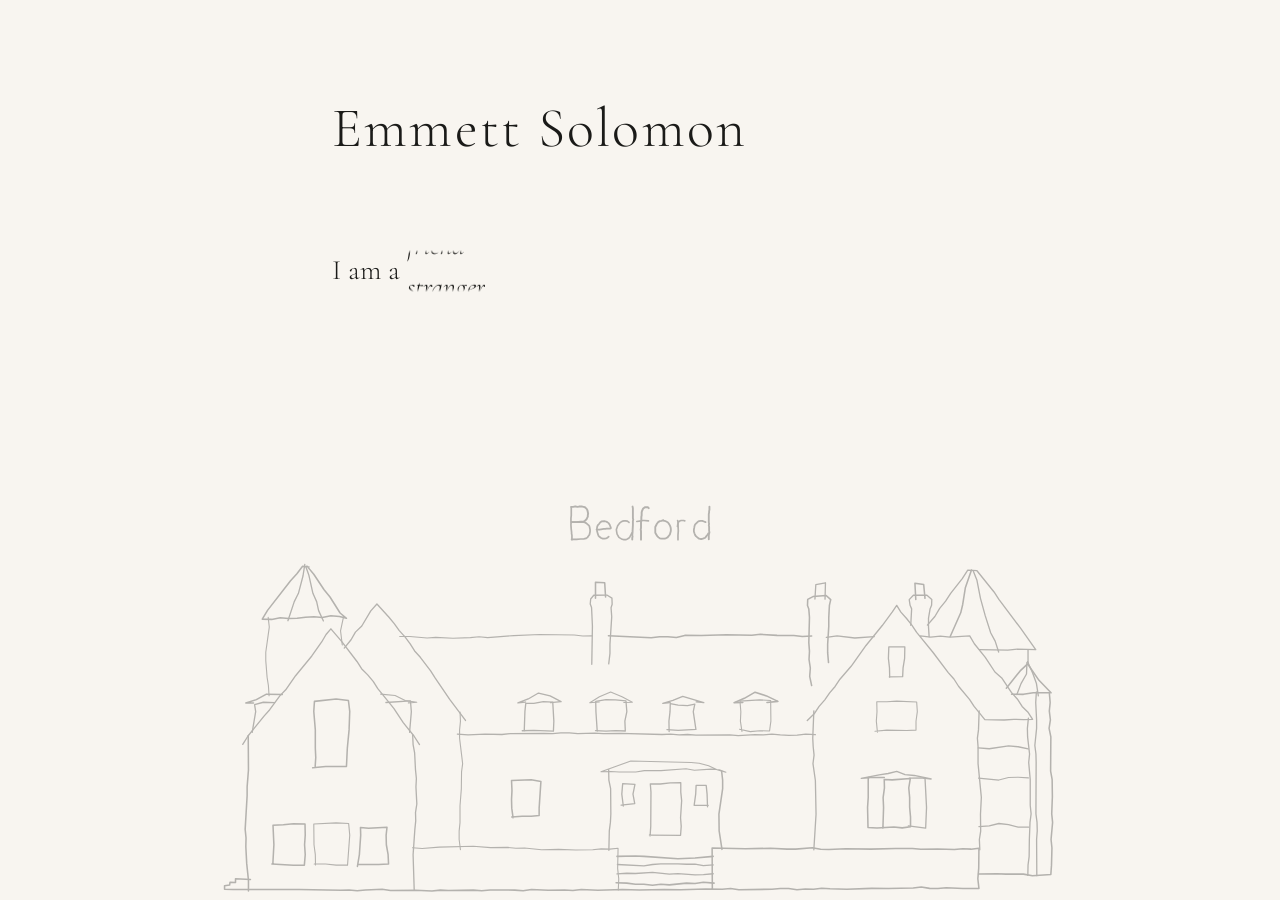
==== index.html @ b433dd36 "Rebuild the homepage word wheel Replace the stepped spin with a single continuous motion (accelerate" ====
<!DOCTYPE html>
<html lang="en">
<head>
    <meta charset="UTF-8">
    <meta name="viewport" content="width=device-width, initial-scale=1.0">
    <title>Emmett Solomon</title>
    <link rel="stylesheet" href="styles.css">
    <link rel="preconnect" href="https://fonts.googleapis.com">
    <link rel="preconnect" href="https://fonts.gstatic.com" crossorigin>
</head>
<body>

    <header>
        <h1>Emmett Solomon</h1>
    </header>

    <main>
        <section id="intro">
            <div class="flow">

                <span class="fragment">
                    <!-- The ghost is the longest word on the wheel. It is
                         invisible, but it holds both the width and the
                         baseline, so nothing moves as the wheel turns.
                         The words are hoisted into a strip by script.js. -->
                    I am a <span class="picker" id="picker-who">
                        <span class="picker-ghost">stranger</span>
                        <span class="word" data-value="stranger">stranger</span>
                        <span class="word" data-value="friend">friend</span>
                        <span class="word" data-value="robot">robot</span>
                    </span>
                </span>

                <span class="fragment branch" id="branch-friend">
                    &nbsp;and I am here for <span class="picker" id="picker-for">
                        <span class="picker-ghost">Ties</span>
                        <span class="word" data-value="ties">Ties</span>
                    </span>
                </span>

            </div>
        </section>
    </main>


    <!-- linework:start — generated by tools/linework.py, do not hand-edit -->
    <div class="linework-bed">
<svg class="linework-label" viewBox="-0.44 -0.11 5.13 1.24" fill="none" xmlns="http://www.w3.org/2000/svg" role="img" aria-label="Bedford" stroke-linecap="round" stroke-linejoin="round">
<path class="ln" style="--l:1.02;--d:0.52s;--t:20.63s;--w:0.052" d="M0.02 1.02L0.02 0.97L0.02 0.88L0.01 0.84L0.01 0.79L0 0.71L-0.01 0.58L-0.01 0.53L0 0.49L-0.01 0.45L-0.01 0.4L-0.01 0.36L0 0.27L0 0.23L0 0.14L0 0"/>
<path class="ln" style="--l:1.33;--d:0.68s;--t:21.04s;--w:0.059" d="M0 0.01L0.05 0.01L0.1 0L0.15 0L0.19 0.01L0.24 0L0.29 0L0.34 0L0.34 0L0.38 0.01L0.42 0.02L0.45 0.05L0.48 0.08L0.5 0.12L0.52 0.22L0.51 0.26L0.51 0.31L0.49 0.35L0.47 0.39L0.41 0.45L0.34 0.47L0.29 0.47L0.15 0.48L0 0.48"/>
<path class="ln" style="--l:1.48;--d:0.75s;--t:21.59s;--w:0.053" d="M0 0.48L0.1 0.48L0.15 0.48L0.2 0.48L0.38 0.48L0.42 0.49L0.46 0.51L0.53 0.57L0.56 0.61L0.57 0.66L0.58 0.71L0.58 0.77L0.56 0.87L0.53 0.91L0.5 0.95L0.46 0.98L0.42 0.99L0.38 1L0.34 1L0.29 1L0.16 1.01L0.01 1.01"/>
<path class="ln" style="--l:1.72;--d:0.88s;--t:22.19s;--w:0.054" d="M0.78 0.71L0.88 0.71L0.92 0.7L1 0.69L1.05 0.69L1.09 0.68L1.13 0.68L1.18 0.68L1.22 0.67L1.22 0.65L1.2 0.6L1.18 0.55L1.15 0.51L1.11 0.48L1.07 0.46L1.02 0.45L0.93 0.46L0.89 0.49L0.86 0.53L0.82 0.57L0.8 0.62L0.79 0.68L0.79 0.74L0.82 0.85L0.84 0.9L0.88 0.94L0.92 0.97L0.97 0.99L1.02 0.99L1.07 0.98L1.12 0.96L1.16 0.92"/>
<path class="ln" style="--l:1.02;--d:0.52s;--t:22.90s;--w:0.058" d="M1.89 0L1.9 0.05L1.9 0.1L1.9 0.31L1.9 0.36L1.91 0.4L1.9 0.45L1.9 0.58L1.89 0.75L1.89 0.79L1.88 0.88L1.89 0.92L1.88 0.97L1.88 1.02"/>
<path class="ln" style="--l:1.34;--d:0.68s;--t:23.32s;--w:0.050" d="M1.78 0.49L1.73 0.45L1.68 0.44L1.63 0.44L1.58 0.45L1.54 0.47L1.5 0.5L1.46 0.55L1.43 0.59L1.41 0.65L1.39 0.71L1.4 0.78L1.41 0.84L1.44 0.9L1.47 0.95L1.52 0.98L1.57 1.01L1.62 1.02L1.68 1.02L1.73 1L1.78 0.97L1.81 0.93L1.84 0.87L1.87 0.81"/>
<path class="ln" style="--l:1.17;--d:0.60s;--t:23.86s;--w:0.060" d="M2.15 1.02L2.15 0.88L2.15 0.79L2.15 0.75L2.14 0.71L2.15 0.66L2.15 0.62L2.15 0.49L2.16 0.4L2.16 0.36L2.16 0.32L2.17 0.27L2.17 0.23L2.17 0.23L2.17 0.18L2.18 0.14L2.21 0.07L2.27 0.02L2.29 0.02L2.33 0.02L2.36 0.02L2.39 0.05"/>
<path class="ln" style="--l:0.37;--d:0.19s;--t:24.34s;--w:0.050" d="M2.02 0.46L2.15 0.44L2.2 0.43L2.24 0.43L2.38 0.44"/>
<path class="ln" style="--l:1.68;--d:0.86s;--t:24.49s;--w:0.057" d="M2.84 0.42L2.78 0.44L2.73 0.45L2.68 0.48L2.64 0.53L2.59 0.63L2.59 0.69L2.59 0.75L2.59 0.81L2.62 0.86L2.65 0.91L2.69 0.95L2.73 0.98L2.78 0.99L2.88 0.99L2.93 0.97L2.97 0.95L3.04 0.86L3.07 0.75L3.07 0.69L3.06 0.63L3.04 0.58L3.01 0.53L2.98 0.49L2.93 0.46L2.88 0.44L2.82 0.43"/>
<path class="ln" style="--l:0.59;--d:0.30s;--t:25.18s;--w:0.052" d="M3.29 1.02L3.29 0.97L3.29 0.92L3.29 0.88L3.3 0.75L3.29 0.53L3.29 0.48L3.28 0.43"/>
<path class="ln" style="--l:0.36;--d:0.19s;--t:25.42s;--w:0.051" d="M3.27 0.61L3.28 0.61L3.28 0.57L3.29 0.53L3.3 0.49L3.32 0.46L3.36 0.44L3.39 0.43L3.46 0.43L3.5 0.44"/>
<path class="ln" style="--l:1.02;--d:0.52s;--t:25.57s;--w:0.057" d="M4.26 0L4.26 0.05L4.26 0.1L4.25 0.14L4.25 0.18L4.24 0.23L4.24 0.36L4.24 0.4L4.24 0.44L4.24 0.49L4.25 0.53L4.24 0.58L4.25 0.62L4.25 0.75L4.26 0.79L4.24 0.88L4.24 1.02"/>
<path class="ln" style="--l:1.25;--d:0.64s;--t:25.99s;--w:0.055" d="M4.14 0.48L4.09 0.46L4.04 0.44L3.99 0.44L3.94 0.45L3.9 0.47L3.86 0.51L3.82 0.55L3.8 0.6L3.79 0.66L3.78 0.71L3.78 0.77L3.8 0.83L3.82 0.88L3.85 0.92L3.94 0.99L3.98 1L4.03 1L4.08 0.98L4.13 0.96L4.16 0.92L4.2 0.87L4.23 0.82"/>
</svg>
<svg class="linework" viewBox="-1.1 -0.4 40.1 15.6" fill="none" xmlns="http://www.w3.org/2000/svg" aria-hidden="true" stroke-linecap="round" stroke-linejoin="round">
<path class="ln ln-outlines" style="--l:7.1;--d:0.72s;--t:0.00s;--w:0.07" d="M1.09 14.79L1.09 14.3L1.01 13.53L0.97 12.76L0.98 12.37L0.94 11.98L1.03 10.43L1.03 10.04L1.09 9.27L1.08 7.66"/>
<path class="ln ln-outlines" style="--l:52.0;--d:5.24s;--t:0.32s;--w:0.07" d="M1.18 14.26L0.5 14.23L0.5 14.4L0.25 14.39L0.23 14.52L0 14.55L0 14.71L0.38 14.72L3.41 14.72L5.3 14.76L5.68 14.74L6.05 14.78L6.43 14.74L7.19 14.71L7.57 14.77L8.7 14.76L9.46 14.79L9.84 14.75L10.22 14.77L11.35 14.75L11.73 14.78L12.11 14.74L13.24 14.75L13.62 14.78L14 14.72L14.76 14.76L15.51 14.74L15.89 14.77L16.27 14.72L17.03 14.76L18.16 14.72L18.92 14.74L20.05 14.72L20.81 14.73L21.95 14.7L22.7 14.71L23.08 14.68L23.46 14.73L24.97 14.71L25.35 14.68L25.73 14.68L26.11 14.73L26.49 14.7L26.87 14.71L27.24 14.66L27.62 14.69L28.38 14.71L29.51 14.67L30.27 14.68L31.41 14.65L31.78 14.61L32.16 14.67L32.54 14.68L32.92 14.64L33.68 14.68L34.41 14.67L34.36 14.23L34.4 13.76L34.41 12.84L34.05 12.88L33.67 12.86L33.29 12.9L32.53 12.87L31.76 12.89L31.38 12.85L30.62 12.85L29.48 12.88L28.33 12.86L27.57 12.9L27.19 12.89L26.81 12.82L26.05 12.88L25.66 12.88L24.9 12.84L23.76 12.86L22.24 12.83L22.25 14.73"/>
<path class="ln ln-outlines" style="--l:6.6;--d:0.67s;--t:2.68s;--w:0.07" d="M2.16 13.56L3.14 13.61L3.64 13.61L3.68 13.13L3.65 12.68L3.68 12.24L3.67 11.73L3.14 11.72L2.68 11.77L2.21 11.79L2.25 12.68L2.2 13.6"/>
<path class="ln ln-outlines" style="--l:6.9;--d:0.70s;--t:2.98s;--w:0.05" d="M4.09 13.56L4.61 13.56L5.09 13.61L5.61 13.61L5.71 12.24L5.66 11.71L5.09 11.68L4.07 11.73L4.08 12.68L4.14 13.13L4.15 13.65"/>
<path class="ln ln-outlines" style="--l:6.1;--d:0.62s;--t:3.30s;--w:0.07" d="M6.06 13.67L6.15 13.13L6.21 12.24L6.2 11.89L6.57 11.93L7.41 11.88L7.37 12.24L7.38 12.68L7.46 13.13L7.48 13.56L7.03 13.58L6.06 13.57"/>
<path class="ln ln-outlines" style="--l:13.3;--d:1.34s;--t:3.58s;--w:0.06" d="M0.83 8.1L1.07 7.72L1.8 6.81L2.06 6.52L2.52 5.89L2.79 5.61L3.24 4.97L3.98 4.07L4.43 3.43L4.63 3.09L4.85 2.83L5.33 3.39L6.04 4.32L6.25 4.65L6.53 4.93L6.78 5.23L6.99 5.56L7.72 6.46L8.15 7.11L8.64 7.72L8.9 8.12"/>
<path class="ln ln-outlines" style="--l:9.1;--d:0.92s;--t:4.18s;--w:0.07" d="M4.02 9.17L4.61 9.11L5.56 9.11L5.6 8.28L5.68 7.44L5.71 6.6L5.65 6.1L5.09 6.03L4.1 6.14L4.07 6.6L4.14 7.44L4.14 8.28L4.16 8.7L4.13 9.16"/>
<path class="ln ln-outlines" style="--l:2.2;--d:0.22s;--t:4.59s;--w:0.06" d="M1.26 7.55L1.42 6.61L1.37 6.29L1.77 6.18L2.29 6.2"/>
<path class="ln ln-outlines" style="--l:2.1;--d:0.21s;--t:4.69s;--w:0.07" d="M1.32 6.21L0.97 6.21L1.45 6.06L1.91 5.81L2.65 5.83"/>
<path class="ln ln-outlines" style="--l:7.1;--d:0.71s;--t:4.79s;--w:0.06" d="M8.65 14.72L8.6 13.14L8.68 11.98L8.72 11.59L8.71 11.21L8.77 10.82L8.73 10.04L8.75 9.66L8.71 9.27L8.67 8.49L8.6 8.11L8.58 7.67"/>
<path class="ln ln-outlines" style="--l:11.3;--d:1.14s;--t:5.11s;--w:0.05" d="M8.57 12.82L9.01 12.85L9.79 12.79L11.35 12.75L12.13 12.81L12.9 12.8L13.29 12.84L13.68 12.83L14.46 12.91L15.24 12.89L16.02 12.92L16.79 12.91L17.18 12.87L17.57 12.88L17.95 12.84L17.93 13.76L17.98 14.23L17.96 14.77"/>
<path class="ln ln-outlines" style="--l:3.6;--d:0.36s;--t:5.62s;--w:0.05" d="M2.03 5.88L2 5.42L1.94 5.04L1.88 4.28L1.88 3.9L2.04 2.75L1.99 2.31"/>
<path class="ln ln-outlines" style="--l:6.3;--d:0.64s;--t:5.79s;--w:0.05" d="M10.76 12.91L10.7 12.44L10.7 12.06L10.74 11.67L10.74 10.9L10.8 10.13L10.81 9.36L10.86 8.98L10.72 7.82L10.72 7.44L10.76 7.05L10.74 6.6"/>
<path class="ln ln-outlines" style="--l:2.6;--d:0.26s;--t:6.07s;--w:0.06" d="M8.44 7.55L8.52 6.61L8.48 6.12L7.36 6.19"/>
<path class="ln ln-outlines" style="--l:2.1;--d:0.21s;--t:6.19s;--w:0.05" d="M7.12 5.81L7.78 5.87L8.24 6.1L8.77 6.18L8.36 6.21"/>
<path class="ln ln-outlines" style="--l:9.2;--d:0.93s;--t:6.29s;--w:0.06" d="M5.46 3.71L5.77 3.33L5.97 2.98L6.26 2.7L6.67 2.01L6.95 1.7L7.49 2.29L7.74 2.59L7.97 2.91L8.23 3.2L8.46 3.51L8.67 3.84L8.93 4.13L9.4 4.75L9.61 5.08L10.27 6.05L10.99 7.01"/>
<path class="ln ln-outlines" style="--l:1.3;--d:0.13s;--t:6.70s;--w:0.05" d="M5.37 3.57L5.29 2.92L5.43 2.27"/>
<path class="ln ln-outlines" style="--l:2.7;--d:0.27s;--t:6.76s;--w:0.06" d="M2.89 2.46L3.18 1.59L3.37 1.21L3.58 0.41L3.66 -0.11"/>
<path class="ln ln-outlines" style="--l:16.4;--d:1.65s;--t:6.89s;--w:0.06" d="M10.62 7.63L11.11 7.67L11.88 7.63L12.65 7.65L13.03 7.61L14.57 7.6L14.96 7.61L15.34 7.58L15.73 7.58L16.11 7.61L16.88 7.59L17.27 7.61L18.04 7.6L19.96 7.65L20.35 7.63L20.73 7.67L21.12 7.65L21.5 7.68L23.04 7.67L23.43 7.7L24.2 7.66L24.58 7.67L24.97 7.63L25.35 7.67L25.74 7.69L26.12 7.68L26.51 7.63L26.95 7.66"/>
<path class="ln ln-outlines" style="--l:2.6;--d:0.27s;--t:7.63s;--w:0.06" d="M4.51 2.47L4.29 2L4.2 1.59L4.03 1.21L3.85 0.4L3.7 -0.03"/>
<path class="ln ln-outlines" style="--l:5.9;--d:0.59s;--t:7.75s;--w:0.07" d="M13.1 11.41L13.57 11.38L13.99 11.38L14.35 11.35L14.35 11.01L14.43 9.79L13.99 9.71L13.09 9.75L13.11 10.21L13.09 10.61L13.1 11.01L13.16 11.45"/>
<path class="ln ln-outlines" style="--l:8.8;--d:0.89s;--t:8.01s;--w:0.05" d="M7.99 3.18L8.45 3.18L9.24 3.25L9.63 3.22L10.42 3.26L11.21 3.23L11.61 3.19L12 3.23L13.19 3.14L14.37 3.09L15.95 3.11L16.34 3.16L16.8 3.15"/>
<path class="ln ln-outlines" style="--l:10.2;--d:1.03s;--t:8.41s;--w:0.07" d="M3.85 0.01L3.56 -0.02L3.3 0.32L3.01 0.64L1.96 1.99L1.72 2.39L2.15 2.4L2.54 2.33L2.92 2.36L3.31 2.35L3.69 2.3L4.08 2.28L4.46 2.31L4.85 2.23L5.24 2.27L5.56 2.35L5.27 2.11L4.81 1.38L4.54 1.05L4.07 0.34L3.76 -0.03"/>
<path class="ln ln-outlines" style="--l:5.3;--d:0.53s;--t:8.88s;--w:0.06" d="M13.58 7.48L14.11 7.46L15 7.5L15.02 7.04L14.97 6.17L14.54 6.15L14.11 6.23L13.74 6.23L13.7 6.61L13.67 7.49"/>
<path class="ln ln-outlines" style="--l:3.0;--d:0.30s;--t:9.11s;--w:0.06" d="M13.73 6.17L13.38 6.21L13.85 6.03L14.32 5.76L14.85 5.89L15.35 6.15L14.87 6.2"/>
<path class="ln ln-outlines" style="--l:3.7;--d:0.37s;--t:9.25s;--w:0.06" d="M17.53 12.93L17.55 12.05L17.6 11.66L17.62 11.28L17.61 10.12L17.53 9.73L17.52 9.25"/>
<path class="ln ln-outlines" style="--l:4.5;--d:0.45s;--t:9.42s;--w:0.07" d="M17.86 14.41L18.35 14.43L18.74 14.48L19.13 14.48L19.52 14.53L19.9 14.48L20.29 14.51L21.07 14.43L21.46 14.45L21.84 14.39L22.33 14.43"/>
<path class="ln ln-outlines" style="--l:4.4;--d:0.45s;--t:9.62s;--w:0.06" d="M17.9 14.01L18.35 13.98L18.74 13.99L19.52 13.94L20.29 14.02L20.68 14L21.46 14.05L21.84 14.04L22.31 14"/>
<path class="ln ln-outlines" style="--l:4.4;--d:0.44s;--t:9.82s;--w:0.06" d="M17.92 13.58L19.13 13.64L19.52 13.58L19.9 13.55L20.68 13.55L21.07 13.57L21.46 13.56L21.84 13.63L22.29 13.6"/>
<path class="ln ln-outlines" style="--l:4.4;--d:0.44s;--t:10.02s;--w:0.07" d="M17.9 13.21L18.74 13.19L19.13 13.21L20.68 13.32L21.46 13.28L22.29 13.21"/>
<path class="ln ln-outlines" style="--l:11.6;--d:1.17s;--t:10.22s;--w:0.05" d="M17.17 9.35L18.53 8.86L21.28 8.93L21.65 8.96L22.08 9.08L22.49 9.27L22.87 9.37L22.57 9.26L22.19 9.23L21.43 9.28L21.05 9.21L19.91 9.3L19.15 9.3L18.76 9.36L18 9.36L17.62 9.34L17.17 9.35"/>
<path class="ln ln-outlines" style="--l:5.5;--d:0.56s;--t:10.75s;--w:0.06" d="M16.92 7.47L17.4 7.5L17.83 7.47L18.28 7.49L18.26 7.04L18.35 6.61L18.31 6.12L17.83 6.07L17.4 6.06L16.93 6.14L16.94 6.61L17 7.52"/>
<path class="ln ln-outlines" style="--l:3.1;--d:0.32s;--t:11.00s;--w:0.06" d="M18.09 10.87L18.71 10.8L18.63 10.37L18.72 9.93L18.16 9.89L18.12 10.37L18.19 10.93"/>
<path class="ln ln-outlines" style="--l:3.0;--d:0.30s;--t:11.14s;--w:0.05" d="M17.09 6.17L16.66 6.2L17.1 5.93L17.61 5.71L18.13 5.93L18.6 6.18L18.21 6.19"/>
<path class="ln ln-outlines" style="--l:7.6;--d:0.76s;--t:11.27s;--w:0.06" d="M19.38 12.24L20.8 12.25L20.83 11.84L20.8 11.45L20.85 10.67L20.81 10.28L20.81 9.85L20.33 9.86L19.87 9.91L19.42 9.9L19.45 10.28L19.44 11.84L19.41 12.28"/>
<path class="ln ln-outlines" style="--l:7.1;--d:0.72s;--t:11.62s;--w:0.06" d="M16.75 4.45L16.78 2.7L16.74 1.86L16.68 1.7L16.7 1.47L16.84 1.3L17.44 1.29L17.67 1.43L17.68 1.71L17.63 1.87L17.66 2.28L17.58 3.53L17.58 3.95L17.52 4.46"/>
<path class="ln ln-outlines" style="--l:9.3;--d:0.94s;--t:11.94s;--w:0.07" d="M17.51 3.15L19.46 3.24L19.84 3.19L20.22 3.19L20.61 3.23L20.99 3.13L21.75 3.14L22.9 3.1L24.05 3.12L24.44 3.08L25.2 3.13L25.97 3.14L26.35 3.18L26.78 3.16"/>
<path class="ln ln-outlines" style="--l:4.9;--d:0.50s;--t:12.36s;--w:0.06" d="M20.18 7.43L20.69 7.46L21.5 7.42L21.38 6.61L21.45 6.27L21.12 6.33L20.69 6.31L20.33 6.24L20.32 6.61L20.27 7.04L20.28 7.57"/>
<path class="ln ln-outlines" style="--l:1.8;--d:0.18s;--t:12.59s;--w:0.07" d="M16.92 1.44L16.92 0.71L17.34 0.73L17.38 1.39"/>
<path class="ln ln-outlines" style="--l:2.7;--d:0.27s;--t:12.67s;--w:0.06" d="M20.33 6.2L19.99 6.23L20.45 6.09L20.9 5.91L21.86 6.2L21.51 6.16"/>
<path class="ln ln-outlines" style="--l:3.0;--d:0.30s;--t:12.79s;--w:0.06" d="M22.03 10.95L22.01 10.37L21.97 9.97L21.51 9.97L21.49 10.37L21.42 10.88L22.07 10.88"/>
<path class="ln ln-outlines" style="--l:3.6;--d:0.36s;--t:12.92s;--w:0.07" d="M22.69 12.89L22.56 12.05L22.55 11.28L22.72 10.12L22.72 9.73L22.67 9.3"/>
<path class="ln ln-outlines" style="--l:5.6;--d:0.56s;--t:13.09s;--w:0.05" d="M23.49 7.41L23.98 7.52L24.41 7.48L24.86 7.49L24.92 7.04L24.91 6.1L24.41 6.07L23.51 6.13L23.55 6.61L23.53 7.04L23.6 7.51"/>
<path class="ln ln-outlines" style="--l:3.1;--d:0.31s;--t:13.34s;--w:0.07" d="M23.64 6.19L23.24 6.2L23.71 6L24.2 5.72L24.72 5.89L25.24 6.14L24.72 6.19"/>
<path class="ln ln-outlines" style="--l:6.4;--d:0.64s;--t:13.48s;--w:0.06" d="M26.88 12.91L26.98 11.29L26.95 9.75L26.84 8.98L26.89 8.59L26.85 8.21L26.83 7.82L26.88 6.57"/>
<path class="ln ln-outlines" style="--l:22.5;--d:2.27s;--t:13.77s;--w:0.06" d="M26.58 7.01L26.91 6.69L27.12 6.37L27.38 6.07L27.6 5.75L27.85 5.46L28.07 5.13L28.58 4.54L29.26 3.59L30 2.68L30.46 2.06L30.66 1.76L30.85 2.07L31.11 2.36L31.35 2.66L31.57 2.99L32.31 3.9L33.01 4.83L33.27 5.12L33.48 5.45L33.98 6.05L34.19 6.37L34.68 6.97L35.56 6.99L36 6.96L36.45 6.97L36.86 6.96L36.66 6.65L36.38 6.37L36.16 6.03L35.89 5.73L35.45 5.07L35.14 4.8L34.7 4.13L34.2 3.51L33.99 3.15L33.09 3.21L32.65 3.16L32.21 3.21L31.73 3.15"/>
<path class="ln ln-outlines" style="--l:8.0;--d:0.81s;--t:14.79s;--w:0.07" d="M26.78 5.42L26.69 5L26.72 4.62L26.66 4.23L26.68 3.85L26.65 3.46L26.68 2.31L26.65 1.93L26.59 1.77L26.6 1.49L26.84 1.36L27.44 1.31L27.65 1.5L27.59 1.76L27.56 2.32L27.56 2.73L27.51 3.53L27.51 3.93L27.55 4.38"/>
<path class="ln ln-outlines" style="--l:2.2;--d:0.23s;--t:15.15s;--w:0.06" d="M27.45 3.22L27.94 3.15L28.75 3.25L29.67 3.18"/>
<path class="ln ln-outlines" style="--l:4.0;--d:0.40s;--t:15.26s;--w:0.06" d="M29.4 9.63L29.04 9.65L29.86 9.49L30.27 9.43L30.66 9.33L31.04 9.48L31.46 9.52L32.23 9.68L31.88 9.64"/>
<path class="ln ln-outlines" style="--l:1.9;--d:0.19s;--t:15.44s;--w:0.06" d="M26.93 1.47L26.97 0.81L27.41 0.73L27.39 1.48"/>
<path class="ln ln-outlines" style="--l:10.6;--d:1.07s;--t:15.52s;--w:0.07" d="M30.03 11.93L30.06 10.98L30.04 10.53L30.1 10.09L30.09 9.7L30.45 9.72L31.28 9.66L31.21 10.09L31.25 10.53L31.25 10.98L31.29 11.42L31.29 11.86L30.91 11.91L30.53 11.87L29.76 11.92L29.35 11.89L29.33 10.98L29.36 10.53L29.36 9.61L30.12 9.61"/>
<path class="ln ln-outlines" style="--l:6.4;--d:0.64s;--t:16.00s;--w:0.05" d="M29.67 7.5L30.21 7.45L31.11 7.47L31.54 7.45L31.54 7.04L31.6 6.61L31.57 6.17L30.66 6.13L30.21 6.16L29.75 6.16L29.76 6.61L29.73 7.04L29.78 7.55"/>
<path class="ln ln-outlines" style="--l:3.8;--d:0.39s;--t:16.29s;--w:0.06" d="M31.19 11.82L31.98 11.92L32.02 10.98L31.95 9.63L31.21 9.64"/>
<path class="ln ln-outlines" style="--l:4.1;--d:0.42s;--t:16.46s;--w:0.06" d="M30.32 5.02L30.93 5.01L30.95 4.61L31.02 4.18L31.03 3.65L30.3 3.65L30.28 4.18L30.33 4.61L30.34 5.07"/>
<path class="ln ln-outlines" style="--l:4.1;--d:0.41s;--t:16.65s;--w:0.06" d="M31.3 2.67L31.34 1.92L31.27 1.76L31.23 1.5L31.42 1.3L32.04 1.3L32.26 1.49L32.25 1.76L32.18 1.93L32.11 2.34L32.11 2.75L32.14 3.21"/>
<path class="ln ln-outlines" style="--l:1.8;--d:0.18s;--t:16.84s;--w:0.07" d="M31.53 1.49L31.49 0.75L31.89 0.81L31.95 1.44"/>
<path class="ln ln-outlines" style="--l:10.6;--d:1.07s;--t:16.92s;--w:0.06" d="M32.06 2.66L32.4 2.27L32.62 1.9L32.89 1.57L33.12 1.21L33.65 0.54L33.9 0.15L34.32 0.18L35.1 1.15L35.32 1.49L36.3 2.79L37 3.78L36.16 3.76L35.73 3.8L34.39 3.78"/>
<path class="ln ln-outlines" style="--l:11.6;--d:1.17s;--t:17.40s;--w:0.07" d="M34.39 14.01L35.24 14L35.64 14.02L36.44 14.02L36.85 14.09L37.69 14.04L37.72 13.61L37.74 12.83L37.7 12.44L37.77 11.66L37.73 11.27L37.76 10.49L37.75 9.71L37.68 9.32L37.69 7.76L37.61 7.37L37.67 6.98L37.62 6.58L37.66 6.19L37.62 5.74"/>
<path class="ln ln-outlines" style="--l:6.4;--d:0.64s;--t:17.93s;--w:0.06" d="M34.45 12.91L34.43 12.44L34.49 12.06L34.48 11.29L34.52 10.52L34.37 8.98L34.37 8.21L34.34 7.82L34.39 7.44L34.42 6.57"/>
<path class="ln ln-outlines" style="--l:2.3;--d:0.23s;--t:18.22s;--w:0.06" d="M34.41 11.85L34.88 11.82L35.32 11.71L35.76 11.76L36.2 11.88L36.68 11.88"/>
<path class="ln ln-outlines" style="--l:2.3;--d:0.23s;--t:18.32s;--w:0.05" d="M34.39 9.64L35.32 9.73L35.76 9.61L36.2 9.6L36.69 9.63"/>
<path class="ln ln-outlines" style="--l:2.3;--d:0.24s;--t:18.43s;--w:0.06" d="M34.38 8.26L34.88 8.3L35.76 8.17L36.2 8.21L36.7 8.32"/>
<path class="ln ln-outlines" style="--l:3.2;--d:0.33s;--t:18.53s;--w:0.07" d="M33.1 3.18L33.58 2.1L33.67 1.72L33.79 0.96L34.08 0.12"/>
<path class="ln ln-outlines" style="--l:7.2;--d:0.73s;--t:18.68s;--w:0.06" d="M36.64 14.08L36.65 13.61L36.7 13.22L36.71 12.44L36.74 11.66L36.79 11.27L36.75 10.88L36.75 9.71L36.68 8.93L36.72 8.54L36.63 7.76L36.62 7.37L36.67 6.87"/>
<path class="ln ln-outlines" style="--l:5.0;--d:0.50s;--t:19.01s;--w:0.07" d="M35.66 5.54L36.29 4.75L36.62 4.44L36.65 4.46L37.15 5.18L37.7 5.75L36.89 5.75L36.44 5.82L35.9 5.81"/>
<path class="ln ln-outlines" style="--l:3.9;--d:0.40s;--t:19.23s;--w:0.06" d="M35.31 3.89L35.15 3.39L34.95 3.02L34.7 2.24L34.48 1.44L34.32 0.62L34.13 0.14"/>
<path class="ln ln-outlines" style="--l:8.4;--d:0.85s;--t:19.41s;--w:0.06" d="M37.05 14.09L37.04 12.44L37.07 12.05L37.06 11.66L37.01 11.27L37.02 8.93L37.01 8.54L36.96 8.15L37.04 7.37L37.04 6.98L37 6.19L37.03 5.71"/>
<path class="ln ln-outlines" style="--l:1.6;--d:0.16s;--t:19.79s;--w:0.06" d="M36.14 5.83L36.33 5.33L36.58 4.89L36.6 4.36"/>
<path class="ln ln-outlines" style="--l:1.7;--d:0.17s;--t:19.86s;--w:0.06" d="M36.63 4.33L36.86 4.85L37.03 5.31L37.12 5.89"/>
<path class="ln ln-outlines" style="--l:0.6;--d:0.10s;--t:19.94s;--w:0.06" d="M36.65 4.39L36.65 3.79"/>
</svg>
    </div>
    <!-- linework:end -->

    <script src="config.js"></script>
    <script src="script.js"></script>

</body>
</html>
---- styles.css ----
@import url('https://fonts.googleapis.com/css2?family=Cormorant+Garamond:ital,wght@0,300;0,400;1,300;1,400&display=swap');

* {
    margin: 0;
    padding: 0;
    box-sizing: border-box;
}

:root {
    --bg:     #f8f5f0;
    --text:   #1a1a18;
    --muted:  #9a9690;
    --accent: #7a8f72;
    --rule:   #e8e3dc;
}

html {
    scroll-behavior: smooth;
}

body {
    font-family: 'Cormorant Garamond', Georgia, serif;
    font-weight: 300;
    background-color: var(--bg);
    color: var(--text);
    line-height: 1.8;
    font-size: 1.2rem;
    max-width: 680px;
    margin: 0 auto;
    padding: 6rem 2rem 8rem;
}

header {
    margin-bottom: 5rem;
}

h1 {
    font-size: 3.5rem;
    font-weight: 300;
    letter-spacing: 0.04em;
    line-height: 1.15;
}

a {
    color: inherit;
    text-decoration: none;
    transition: color 0.4s ease, opacity 0.4s ease;
}

a:hover {
    color: var(--accent);
    opacity: 0.8;
}


/* ─── Intro / Flow ────────────────────────────────── */

.flow {
    display: flex;
    flex-wrap: wrap;
    align-items: baseline;
}

.fragment {
    font-size: 1.75rem;
    font-weight: 300;
    line-height: 2.2;
    white-space: nowrap;
}


/* ─── Picker (the word wheel) ─────────────────────── */
/*
   A strip of words turning behind a window one word tall.

   The window is absolutely positioned and contributes nothing to layout.
   Underneath it the hidden ghost holds the width of the longest word AND
   the baseline of the sentence — an inline-block that clips its own
   overflow reports its bottom edge as its baseline, which would drop the
   rest of the line by several pixels. Keeping the clip off the element
   that sits in the text flow is what makes the wheel invisible.

   Row height is set in em, so the window and the word spacing scale with
   the type at every viewport. Both dials live in config.js.
*/

.picker {
    display: inline-block;
    position: relative;
    cursor: pointer;
    vertical-align: baseline;
    --row:  1.5em;
    --fade: 0.14em;
}

.picker.locked {
    cursor: default;
}

.picker:focus-visible {
    outline: 1px solid var(--accent);
    outline-offset: 0.3em;
}

/* The only hint that this is a control at all. */
.picker:not(.locked):hover .picker-strip {
    opacity: 0.6;
}

.picker-ghost {
    /* reserves the width of the longest word, and sets the baseline */
    visibility: hidden;
    pointer-events: none;
    font-style: italic;
    white-space: nowrap;
}

.picker-window {
    position: absolute;
    left: 0;
    right: 0;
    top: 50%;
    height: var(--row);
    margin-top: calc(var(--row) / -2);
    overflow: hidden;
    /* the words fade out at the crop rather than ending on a hard line */
    -webkit-mask-image: linear-gradient(to bottom,
        transparent 0, #000 var(--fade),
        #000 calc(100% - var(--fade)), transparent 100%);
            mask-image: linear-gradient(to bottom,
        transparent 0, #000 var(--fade),
        #000 calc(100% - var(--fade)), transparent 100%);
}

.picker-strip {
    position: absolute;
    top: 0;
    left: 0;
    width: 100%;
    will-change: transform;
    transition: opacity 0.4s ease;
}

.word {
    display: block;
    font-style: italic;
    white-space: nowrap;
    line-height: var(--row);
    height: var(--row);
}

/* Before script.js runs — or if it never does — the first word simply
   sits in the slot. The ghost is already holding the space, so there is
   nothing to shift when the wheel takes over. */
.picker:not(.ready) .word {
    position: absolute;
    left: 0;
    top: 50%;
    margin-top: calc(var(--row) / -2);
}

.picker:not(.ready) .word:not(:first-of-type) {
    display: none;
}


/* ─── Branch (horizontal reveal) ─────────────────── */

.branch {
    display: none;
    max-width: 0;
    overflow: hidden;
    opacity: 0;
    /* max-width expands first, then text fades in slightly after */
    transition: max-width 0.65s ease, opacity 0.5s 0.2s ease;
    white-space: nowrap;
}

.branch.revealed {
    max-width: 700px;
    opacity: 1;
}


/* ─── Linework ────────────────────────────────────── */
/* The house sits on the bottom edge of the viewport like a horizon, and
   draws itself once on load. Regenerate the SVG in index.html with:
   python3 tools/linework.py "<file>.3dm" -o _preview/house.svg           */

.linework-bed {
    position: fixed;
    left: 0;
    right: 0;
    bottom: 0;
    z-index: -1;
    display: flex;
    flex-direction: column;
    align-items: center;
    justify-content: flex-end;
    pointer-events: none;
    /* stroke and opacity live here so the label and the house are one ink */
    stroke: var(--text);
    opacity: 0.3;
}

.linework {
    width: 100%;
    max-width: 1500px;
    height: auto;
    /* Ceiling as well as a width, or a wide short screen gets a house that
       eats the page. The SVG centres itself inside whatever box is left. */
    max-height: 38vh;
}

/* The place name, written once the house has finished drawing. */
.linework-label {
    width: clamp(100px, 13vw, 180px);
    height: auto;
    margin-bottom: 0.9rem;
}

.linework-bed .ln {
    stroke-width: var(--w);
    stroke-dasharray: var(--l);
    stroke-dashoffset: var(--l);
    animation: ln-draw var(--d) linear var(--t) forwards;
}

@keyframes ln-draw {
    to { stroke-dashoffset: 0; }
}

/* Kindness clause: no animation, no penalty — the drawing is simply there. */
@media (prefers-reduced-motion: reduce) {
    .linework-bed .ln {
        animation: none;
        stroke-dashoffset: 0;
    }
}

/* Short viewports (a phone turned sideways) have no room for both a
   full-height header and a 38vh house — the text lands on the roof. */
@media (max-height: 560px) {
    body {
        padding-top: 3rem;
        padding-bottom: 4rem;
    }
    .linework {
        max-height: 24vh;
    }
    .linework-label {
        width: clamp(80px, 10vw, 120px);
        margin-bottom: 0.4rem;
    }
}

/* Very short landscape (an older phone on its side) needs one more notch. */
@media (max-height: 430px) {
    body {
        padding-top: 2rem;
    }
    .linework {
        max-height: 20vh;
    }
    .linework-label {
        margin-bottom: 0.25rem;
    }
}

/* Below this there is genuinely no room for a captioned drawing. The house
   stays as a horizon; the place name steps aside rather than crowd the text. */
@media (max-height: 340px) {
    .linework-label {
        display: none;
    }
    .linework {
        max-height: 18vh;
    }
}
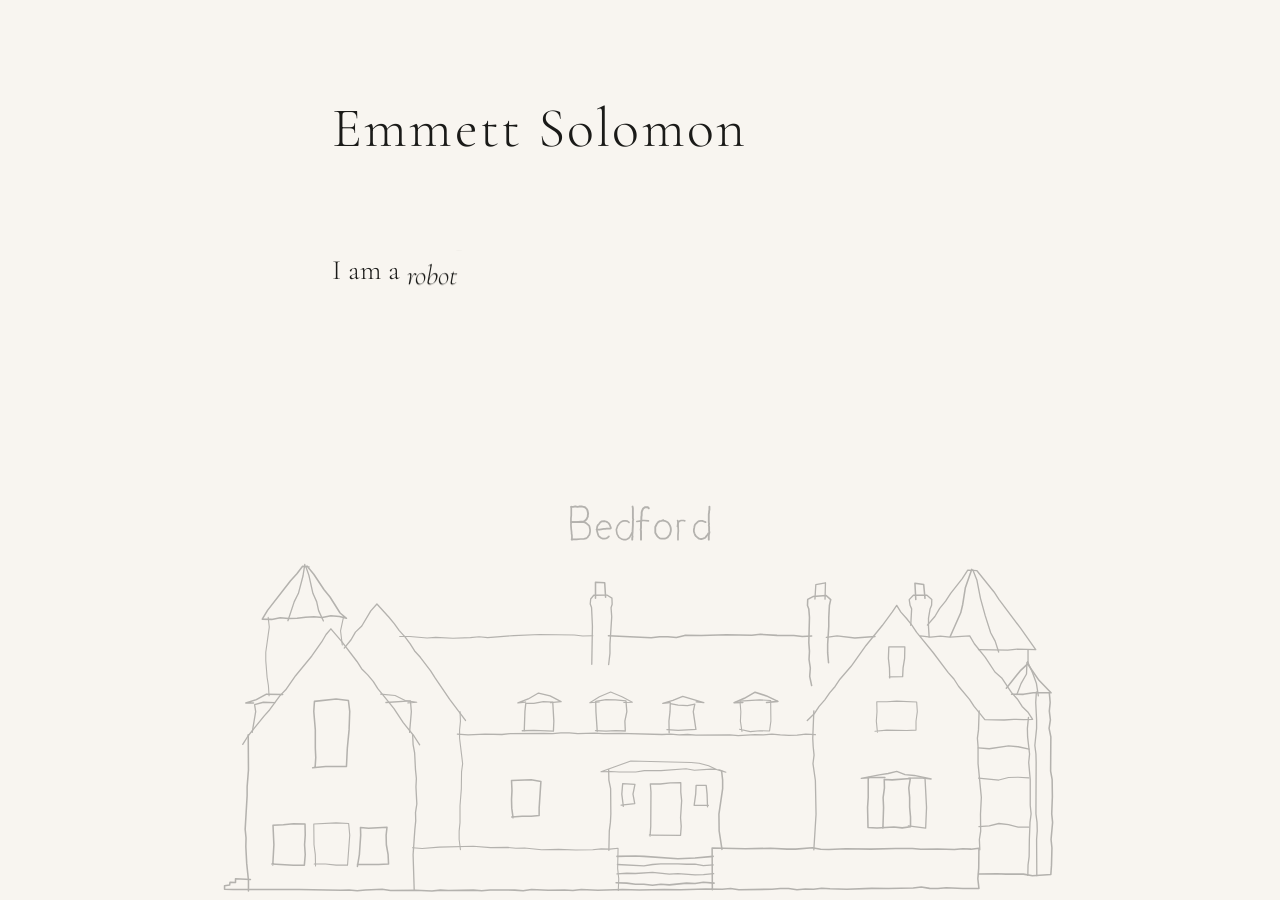
==== commit 3f3d7de8: "Add dormant "Solomon" to "login" heading animation login.js rearranges the heading's "Solomon" into " ====
--- a/index.html
+++ b/index.html
@@ -137,6 +137,7 @@
 
     <script src="config.js"></script>
     <script src="script.js"></script>
+    <script src="login.js"></script>
 
 </body>
 </html>
--- a/styles.css
+++ b/styles.css
@@ -221,8 +221,12 @@
 
 .linework-bed .ln {
     stroke-width: var(--w);
-    stroke-dasharray: var(--l);
-    stroke-dashoffset: var(--l);
+    /* --l is rounded, so it can fall a hair short of the true length. The
+       dash is padded past the end and followed by a gap no stroke can
+       outrun; otherwise the pattern repeats at the stroke's tail and the
+       round cap shows as a dot before the pen gets there. */
+    stroke-dasharray: calc(var(--l) + 0.1) 1000;
+    stroke-dashoffset: calc(var(--l) + 0.1);
     animation: ln-draw var(--d) linear var(--t) forwards;
 }
 
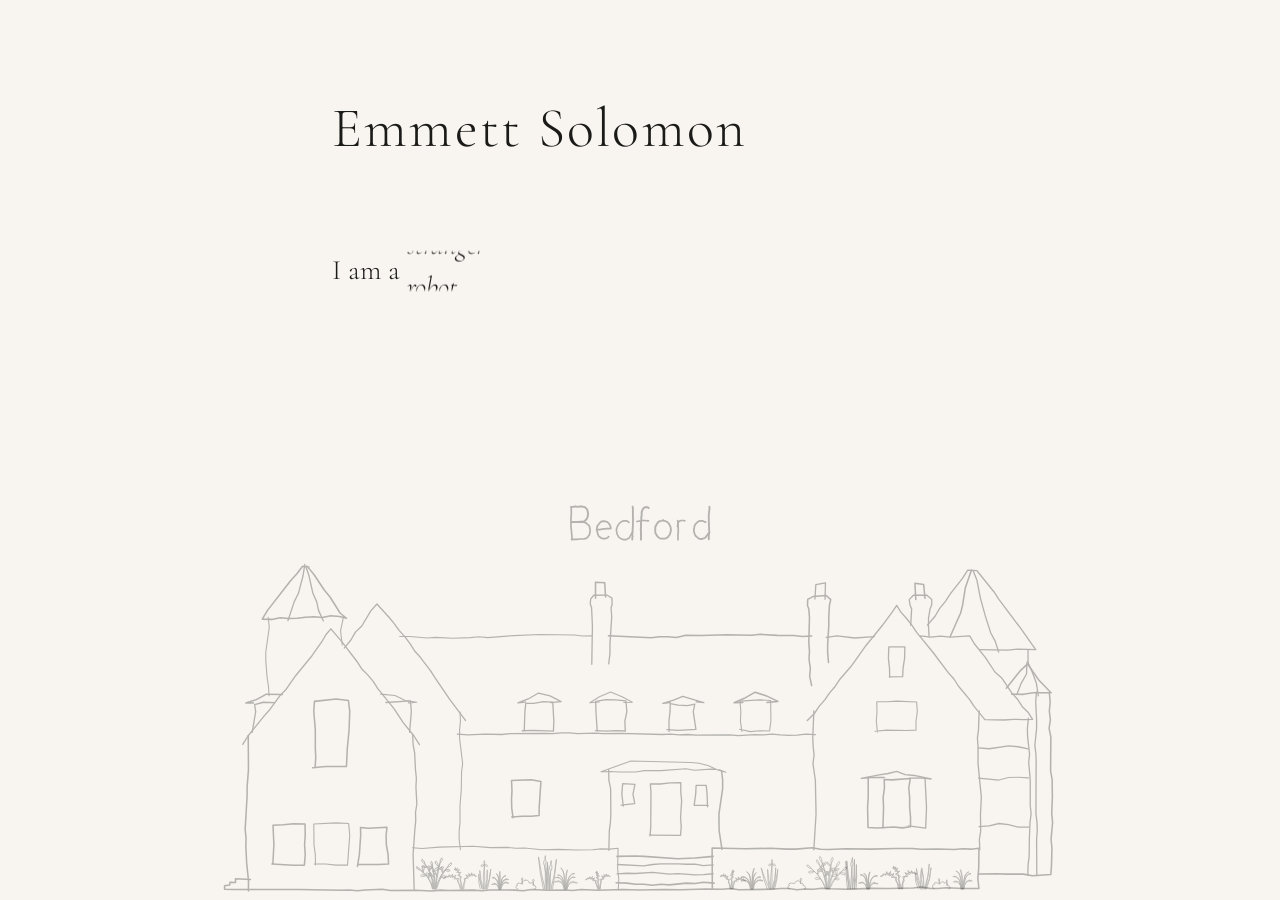
==== commit 0410a64d: "Add wetland plants to the house beds; clicking one plays the login reveal The two beds in front of t" ====
--- a/index.html
+++ b/index.html
@@ -135,9 +135,294 @@
     </div>
     <!-- linework:end -->
 
+    <!-- plants:start — generated by tools/linework.py, do not hand-edit -->
+    <div class="linework-bed plants-bed">
+<svg class="linework plants" viewBox="-1.1 -0.4 40.1 15.6" fill="none" xmlns="http://www.w3.org/2000/svg" aria-hidden="true" stroke-linecap="round" stroke-linejoin="round">
+<g class="plant" style="transform-origin:9.56px 14.69px;--r:4.2s;--w:0.067">
+<rect class="hit" x="8.55" y="12.74" width="1.63" height="2.35"/><rect class="hit hit-touch" x="8.55" y="11.09" width="1.63" height="4"/>
+<path style="--l:.80;--d:1.64s;--t:20.53s" d="M9.48 14.69l-.07-.24-.11-.23 .02-.18 .02-.05 .06-.03"/>
+<path style="--l:.30;--d:.59s;--t:21.58s" d="M9.3 14.22l.11-.15 .01-.05-.02-.06"/>
+<path style="--l:1.26;--d:1.29s;--t:21.58s" d="M9.3 14.22l-.1-.14-.17 .05-.05 0-.04-.04 .04-.04 .05-.01 .17 .04-.15-.15-.04-.19 .01-.05 .05-.05"/>
+<path style="--l:.31;--d:.64s;--t:22.24s" d="M9.05 13.93l.06-.18 0-.06-.04-.05"/>
+<path style="--l:.42;--d:.54s;--t:22.24s" d="M9.05 13.93l-.11-.09-.15-.06-.04-.06 .02-.03"/>
+<path style="--l:1.29;--d:2.25s;--t:20.53s" d="M9.51 14.69l-.08-.27-.16-.25-.15-.17-.18-.16-.1-.12-.07-.03"/>
+<path style="--l:1.64;--d:2.35s;--t:20.53s" d="M9.51 14.69l-.03-.31-.07-.31-.17-.01-.04-.03-.02-.04 .04-.03 .05 .02 .14 .09-.08-.19 .04-.17 .06-.07"/>
+<path style="--l:.31;--d:.52s;--t:22.36s" d="M9.33 13.88l.12-.13 .02-.09-.04-.02"/>
+<path style="--l:1.21;--d:1.17s;--t:22.36s" d="M9.33 13.88l-.09-.18-.17 .02-.07-.03 0-.04 .08-.01 .16 .06-.09-.12-.14-.12-.03-.08 .03-.03"/>
+<path style="--l:1.48;--d:3.00s;--t:20.53s" d="M9.55 14.69l-.04-.35-.11-.34-.11-.21-.14-.21-.06-.17-.08-.06"/>
+<path style="--l:.88;--d:1.61s;--t:20.53s" d="M9.55 14.69l0-.55-.18-.06-.06-.07 .03-.04"/>
+<path style="--l:.28;--d:.38s;--t:21.76s" d="M9.55 14.14l-.12-.14-.09-.03"/>
+<path style="--l:.51;--d:.97s;--t:21.76s" d="M9.55 14.14l-.02-.22 .09-.16 .09-.05"/>
+<path style="--l:.34;--d:.48s;--t:22.25s" d="M9.53 13.92l.16-.09 .05-.09-.01-.02-.02-.01"/>
+<path style="--l:1.07;--d:1.06s;--t:22.25s" d="M9.53 13.92l-.02-.14-.17-.04-.07-.06 .02-.04 .09 .02 .13 .12-.03-.11-.07-.13 0-.05 .02-.04"/>
+<path style="--l:1.28;--d:2.78s;--t:20.53s" d="M9.59 14.69l0-.32-.03-.31-.08-.39 .01-.15-.02-.04-.04-.03"/>
+<path style="--l:.96;--d:1.90s;--t:20.53s" d="M9.59 14.69l.08-.63-.15-.1-.04-.08 .03-.04"/>
+<path style="--l:.28;--d:.49s;--t:21.94s" d="M9.67 14.06l-.08-.16-.08-.06"/>
+<path style="--l:1.33;--d:1.39s;--t:21.94s" d="M9.67 14.06l.06-.25 .15-.12 .05-.01 .06 .02-.03 .05-.04 .03-.19 .03 .04-.13-.14-.12-.03-.09 .04-.03"/>
+<path style="--l:.28;--d:.53s;--t:22.80s" d="M9.77 13.68l-.06-.18-.07-.06"/>
+<path style="--l:.43;--d:.86s;--t:22.80s" d="M9.77 13.68l.05-.15 .02-.17 .02-.04 .05-.03"/>
+<path style="--l:1.45;--d:3.13s;--t:20.53s" d="M9.63 14.69l.04-.37 .08-.46 .07-.33 .1-.14 .01-.05-.02-.05"/>
+<path style="--l:1.66;--d:2.17s;--t:20.53s" d="M9.63 14.69l.08-.27 .11-.25 .16-.08 .05 0 .05 .03-.03 .04-.05 .02-.18-.01 .13-.22-.08-.13-.01-.05 .02-.05"/>
+<path style="--l:.26;--d:.52s;--t:22.19s" d="M9.95 13.95l0-.16-.02-.04-.05-.03"/>
+<path style="--l:1.12;--d:.99s;--t:22.19s" d="M9.95 13.95l.09-.11 .09-.03 .11 0 .03 .02 0 .04-.08 .02-.15-.05 .11-.12 .1-.16 .08-.05"/>
+<path style="--l:1.42;--d:2.64s;--t:20.53s" d="M9.67 14.69l.1-.31 .13-.29 .25-.37 .1-.05 .1-.09 .01-.03-.03-.04"/>
+</g>
+<g class="plant" style="transform-origin:10.83px 14.69px;--r:4.6s;--w:0.056">
+<rect class="hit" x="10.17" y="12.74" width="1.36" height="2.35"/><rect class="hit hit-touch" x="10.17" y="11.09" width="1.36" height="4"/>
+<path style="--l:1.95;--d:1.48s;--t:20.55s" d="M10.75 14.69l-.08-.29-.05-.12-.07-.08-.07-.06-.08-.04-.09 0-.1 .01-.23 .11 .08-.01 .04-.11 .1 .07 .05-.13 .05 .13 .1-.14"/>
+<path style="--l:1.30;--d:1.48s;--t:20.55s" d="M10.8 14.69l-.08-.21-.1-.11 .05-.16-.2 .03 .08-.18-.17 .13 .02-.16"/>
+<path style="--l:1.17;--d:2.11s;--t:20.55s" d="M10.8 14.69l-.03-.36-.05-.27-.03-.1-.07-.13-.05-.03-.04-.01-.05 .02 .02 .02 .02-.09"/>
+<path style="--l:1.95;--d:2.11s;--t:20.55s" d="M10.86 14.69l-.06-.25-.07-.16 .08-.14-.18-.07 .16-.13-.2 0 .13-.13-.18 .05 .09-.12-.1 .09-.01-.09"/>
+<path style="--l:1.48;--d:1.61s;--t:20.55s" d="M10.86 14.69l.06-.3 .05-.12 .11-.17 .06-.04 .08-.02 .08 0 .19 .08-.07-.01-.03-.09-.08 .07-.04-.12"/>
+<path style="--l:1.57;--d:1.61s;--t:20.55s" d="M10.91 14.69l.02-.22 .04-.12-.05-.13 .2-.02-.12-.15 .18 .08-.05-.15 .11 .13 .03-.14"/>
+</g>
+<g class="plant" style="transform-origin:11.84px 14.69px;--r:2.7s;--w:0.055">
+<rect class="hit" x="11.53" y="12.74" width="0.63" height="2.35"/><rect class="hit hit-touch" x="11.53" y="11.09" width="0.63" height="4"/>
+<path style="--l:.66;--d:1.39s;--t:20.59s" d="M11.66 14.69l-.07-.32 0-.33"/>
+<path style="--l:.68;--d:1.39s;--t:20.59s" d="M11.75 14.69l-.1-.32-.06-.33"/>
+<path style="--l:.84;--d:1.75s;--t:20.59s" d="M11.75 14.69l-.09-.4-.02-.42"/>
+<path style="--l:.85;--d:1.75s;--t:20.59s" d="M11.81 14.69l-.12-.41-.05-.41"/>
+<path style="--l:1.67;--d:2.71s;--t:20.59s" d="M11.81 14.69l-.01-.55 .05-.55-.11 0-.03 .02-.02 .04 .03 .02 .03 0 .1-.08-.03-.11 .03-.07"/>
+<path style="--l:1.67;--d:2.71s;--t:20.59s" d="M11.87 14.69l-.02-1.1 .1 0 .03 .02 .02 .04-.03 .02-.03 0-.09-.08 .02-.11-.02-.07"/>
+<path style="--l:.86;--d:1.80s;--t:20.59s" d="M11.87 14.69l.09-.42 .02-.43"/>
+<path style="--l:.85;--d:1.80s;--t:20.59s" d="M11.93 14.69l.05-.42 0-.43"/>
+<path style="--l:.91;--d:1.87s;--t:20.59s" d="M11.93 14.69l.14-.43 .07-.45"/>
+<path style="--l:.90;--d:1.87s;--t:20.59s" d="M11.99 14.69l.09-.43 .06-.45"/>
+</g>
+<g class="plant" style="transform-origin:12.55px 14.69px;--r:0.4s;--w:0.063">
+<rect class="hit" x="12.16" y="12.74" width="0.96" height="2.35"/><rect class="hit hit-touch" x="12.16" y="11.09" width="0.96" height="4"/>
+<path style="--l:.33;--d:.52s;--t:20.41s" d="M12.5 14.69l-.05-.16-.06-.06-.07-.02"/>
+<path style="--l:.60;--d:.52s;--t:20.41s" d="M12.52 14.69l-.03-.1-.08-.09-.08-.03-.15 .02 .14-.04"/>
+<path style="--l:.63;--d:1.10s;--t:20.41s" d="M12.52 14.69l-.04-.21-.05-.15-.06-.1-.04-.03-.08-.03"/>
+<path style="--l:.72;--d:1.10s;--t:20.41s" d="M12.53 14.69l-.03-.19-.05-.14-.1-.14-.05-.02-.1-.02 .05-.01"/>
+<path style="--l:.70;--d:1.44s;--t:20.41s" d="M12.53 14.69l-.04-.49-.03-.11-.05-.08"/>
+<path style="--l:.71;--d:1.44s;--t:20.41s" d="M12.55 14.69l-.04-.46-.03-.12-.07-.1"/>
+<path style="--l:.78;--d:1.65s;--t:20.41s" d="M12.55 14.69l0-.78"/>
+<path style="--l:.78;--d:1.65s;--t:20.41s" d="M12.56 14.69l.01-.49-.02-.29"/>
+<path style="--l:.70;--d:1.28s;--t:20.41s" d="M12.56 14.69l.04-.22 .06-.25 .06-.09 .03-.03 .07-.01"/>
+<path style="--l:.69;--d:1.28s;--t:20.41s" d="M12.58 14.69l.02-.2 .05-.24 .06-.09 .11-.07"/>
+<path style="--l:.56;--d:.96s;--t:20.41s" d="M12.58 14.69l.04-.19 .06-.14 .08-.09 .09-.03"/>
+<path style="--l:.74;--d:.96s;--t:20.41s" d="M12.59 14.69l.03-.17 .09-.18 .08-.06 .16-.02-.1-.02"/>
+<path style="--l:.40;--d:.64s;--t:20.41s" d="M12.59 14.69l.07-.19 .07-.08 .08-.03"/>
+<path style="--l:.68;--d:.64s;--t:20.41s" d="M12.61 14.69l.03-.12 .08-.12 .08-.04 .16 .02-.15-.04"/>
+</g>
+<g class="plant" style="transform-origin:13.75px 14.69px;--r:5.5s;--w:0.063">
+<rect class="hit" x="13.13" y="12.74" width="1.13" height="2.35"/><rect class="hit hit-touch" x="13.13" y="11.09" width="1.13" height="4"/>
+<path style="--l:.87;--d:1.02s;--t:20.72s" d="M13.37 14.69l-.05-.02-.03-.04 .01-.07 .07-.03-.03-.02-.01-.04 .05-.03 .07-.01 .13 .03-.01-.15-.03-.08 .03-.04"/>
+<path style="--l:.28;--d:.54s;--t:21.20s" d="M13.58 14.46l-.01-.15 .04-.08-.04-.04"/>
+<path style="--l:.25;--d:.33s;--t:21.20s" d="M13.58 14.46l.02-.1 .04-.04 .09-.03"/>
+<path style="--l:.52;--d:.46s;--t:21.07s" d="M14.08 14.52l.02-.04-.02-.04-.08-.03-.1 .02-.04-.09-.04-.03-.09-.02"/>
+<path style="--l:.28;--d:.54s;--t:21.07s" d="M14.08 14.52l0-.15-.03-.07 .03-.04"/>
+<path style="--l:.57;--d:.89s;--t:20.72s" d="M14.13 14.69l.06-.02 .01-.05-.03-.07-.09-.03 0-.15 .04-.07-.04-.04"/>
+</g>
+<g class="plant" style="transform-origin:14.75px 14.69px;--r:0.5s;--w:0.061">
+<rect class="hit" x="14.26" y="12.74" width="0.82" height="2.35"/><rect class="hit hit-touch" x="14.26" y="11.09" width="0.82" height="4"/>
+<path style="--l:1.46;--d:3.70s;--t:20.43s" d="M14.54 14.69l-.14-.71-.08-.73"/>
+<path style="--l:1.47;--d:3.70s;--t:20.43s" d="M14.61 14.69l-.16-.71-.13-.73"/>
+<path style="--l:1.53;--d:3.85s;--t:20.43s" d="M14.61 14.69l.02-.31 0-.42-.03-.32-.03-.04-.02-.11 .03-.1 .04-.05 .01-.15"/>
+<path style="--l:1.54;--d:3.85s;--t:20.43s" d="M14.68 14.69l0-.52-.08-.53 .04-.04 .02-.11-.01-.1-.03-.05 .01-.15"/>
+<path style="--l:1.10;--d:2.81s;--t:20.43s" d="M14.68 14.69l-.01-.54 .05-.55"/>
+<path style="--l:1.10;--d:2.81s;--t:20.43s" d="M14.75 14.69l-.03-.54 0-.55"/>
+<path style="--l:1.20;--d:3.08s;--t:20.43s" d="M14.75 14.69l.01-.6-.04-.6"/>
+<path style="--l:1.20;--d:3.08s;--t:20.43s" d="M14.82 14.69l-.03-.6-.07-.6"/>
+<path style="--l:1.31;--d:3.27s;--t:20.43s" d="M14.82 14.69l-.01-.41 .06-.41-.03-.04-.02-.11 .03-.11 .03-.04 .02-.15"/>
+<path style="--l:1.31;--d:3.27s;--t:20.43s" d="M14.89 14.69l-.04-.49 .02-.33 .04-.04 .02-.11-.01-.11-.04-.04 .02-.15"/>
+<path style="--l:1.36;--d:3.42s;--t:20.43s" d="M14.89 14.69l.15-.66 .09-.67"/>
+<path style="--l:1.34;--d:3.42s;--t:20.43s" d="M14.96 14.69l.1-.66 .07-.67"/>
+</g>
+<g class="plant" style="transform-origin:15.55px 14.69px;--r:4.2s;--w:0.054">
+<rect class="hit" x="15.08" y="12.74" width="1.19" height="2.35"/><rect class="hit hit-touch" x="15.08" y="11.09" width="1.19" height="4"/>
+<path style="--l:.48;--d:.88s;--t:20.44s" d="M15.48 14.69l-.07-.24-.08-.09-.1-.03"/>
+<path style="--l:.86;--d:.88s;--t:20.44s" d="M15.5 14.69l-.04-.14-.03-.06-.08-.08-.11-.05-.2 .02 .07-.03 .12-.02"/>
+<path style="--l:.65;--d:1.29s;--t:20.44s" d="M15.5 14.69l-.04-.22-.07-.17-.09-.1-.1-.04"/>
+<path style="--l:.89;--d:1.29s;--t:20.44s" d="M15.52 14.69l-.04-.2-.11-.21-.1-.08-.06-.02-.13 0 .12-.02"/>
+<path style="--l:.74;--d:1.54s;--t:20.44s" d="M15.52 14.69l-.04-.25-.05-.18-.06-.13-.04-.04-.09-.03"/>
+<path style="--l:.83;--d:1.54s;--t:20.44s" d="M15.54 14.69l-.03-.22-.08-.24-.08-.11-.05-.03-.11-.03 .05 0"/>
+<path style="--l:.99;--d:2.30s;--t:20.44s" d="M15.54 14.69l-.07-.69-.05-.15-.02-.05-.06-.06"/>
+<path style="--l:.99;--d:2.30s;--t:20.44s" d="M15.55 14.69l-.01-.3-.05-.34-.05-.17-.1-.14"/>
+<path style="--l:.86;--d:2.07s;--t:20.44s" d="M15.55 14.69l.04-.59 .04-.26"/>
+<path style="--l:.87;--d:2.07s;--t:20.44s" d="M15.57 14.69l0-.55 .01-.15 .05-.15"/>
+<path style="--l:.84;--d:1.71s;--t:20.44s" d="M15.57 14.69l.05-.28 .07-.2 .08-.14 .05-.05 .1-.03"/>
+<path style="--l:.93;--d:1.71s;--t:20.44s" d="M15.59 14.69l.03-.25 .06-.2 .03-.07 .09-.11 .06-.04 .12-.03-.06 0"/>
+<path style="--l:.66;--d:1.32s;--t:20.44s" d="M15.59 14.69l.05-.23 .06-.16 .09-.11 .1-.04"/>
+<path style="--l:.87;--d:1.32s;--t:20.44s" d="M15.61 14.69l.03-.2 .09-.21 .09-.08 .06-.03 .12 0-.11-.02"/>
+<path style="--l:.47;--d:.79s;--t:20.44s" d="M15.61 14.69l.09-.22 .08-.08 .11-.03"/>
+<path style="--l:.84;--d:.79s;--t:20.44s" d="M15.63 14.69l.03-.13 .03-.05 .08-.08 .1-.03 .22 .02-.2-.06"/>
+</g>
+<g class="plant" style="transform-origin:17.08px 14.69px;--r:5.8s;--w:0.061">
+<rect class="hit" x="16.28" y="12.74" width="1.51" height="2.35"/><rect class="hit hit-touch" x="16.28" y="11.09" width="1.51" height="4"/>
+<path style="--l:1.47;--d:1.16s;--t:20.53s" d="M17.01 14.69l-.06-.24-.03-.09-.1-.12-.12-.05-.07 .01-.17 .07 .06 0 .03-.08 .07 .05 .03-.1 .04 .11 .08-.11"/>
+<path style="--l:1.03;--d:1.16s;--t:20.53s" d="M17.05 14.69l-.06-.17-.08-.09 .05-.12-.17 .01 .09-.13-.13 .07 .02-.12"/>
+<path style="--l:.88;--d:1.68s;--t:20.53s" d="M17.05 14.69l-.03-.59-.04-.16-.04-.02-.01 .02 .05-.05"/>
+<path style="--l:1.53;--d:1.68s;--t:20.53s" d="M17.1 14.69l-.04-.2-.04-.12 .07-.11-.15-.08 .16-.08-.16-.03 .13-.08-.13 0 .08-.06-.09 .01 .05-.05"/>
+<path style="--l:1.26;--d:1.41s;--t:20.53s" d="M17.1 14.69l.05-.28 .03-.11 .09-.15 .11-.07 .06-.01 .15 .06-.05-.01-.03-.07-.05 .08-.05-.11"/>
+<path style="--l:1.35;--d:1.41s;--t:20.53s" d="M17.14 14.69l.01-.2 .03-.11-.04-.12 .17-.02-.12-.14 .16 .06-.05-.13 .1 .1 .01-.11"/>
+</g>
+<g class="plant" style="transform-origin:23.14px 14.69px;--r:2.5s;--w:0.060">
+<rect class="hit" x="22.40" y="12.74" width="1.26" height="2.35"/><rect class="hit hit-touch" x="22.40" y="11.09" width="1.26" height="4"/>
+<path style="--l:1.23;--d:1.48s;--t:20.55s" d="M23.06 14.69l-.05-.27-.03-.11-.08-.16-.1-.07-.06-.01-.14 .05 .05 .01 .02-.08 .05 .07 .05-.1"/>
+<path style="--l:1.36;--d:1.48s;--t:20.55s" d="M23.1 14.69l-.05-.19-.08-.12 .06-.12-.17-.02 .11-.13-.16 .05 .06-.11-.1 .07 0-.1"/>
+<path style="--l:.95;--d:1.88s;--t:20.55s" d="M23.1 14.69l.05-.63 .04-.17 .03-.02 .02 .02-.06-.06"/>
+<path style="--l:1.55;--d:1.88s;--t:20.55s" d="M23.15 14.69l0-.34-.08-.12 .15-.08-.16-.09 .16-.03-.12-.07 .13-.02-.1-.06 .1 .01-.05-.06"/>
+<path style="--l:1.54;--d:1.17s;--t:20.55s" d="M23.15 14.69l.06-.23 .05-.09 .11-.11 .14-.03 .08 .01 .18 .09-.07-.02-.03-.08-.08 .05-.04-.1-.04 .1-.08-.12"/>
+<path style="--l:.99;--d:1.17s;--t:20.55s" d="M23.2 14.69l.01-.16 .04-.09-.02-.11 .15 .01-.07-.15 .13 .1-.01-.13"/>
+</g>
+<g class="plant" style="transform-origin:24.05px 14.69px;--r:6.4s;--w:0.065">
+<rect class="hit" x="23.66" y="12.74" width="0.86" height="2.35"/><rect class="hit hit-touch" x="23.66" y="11.09" width="0.86" height="4"/>
+<path style="--l:.56;--d:.82s;--t:20.72s" d="M23.99 14.69l-.05-.18-.06-.13-.09-.08-.11-.01"/>
+<path style="--l:.81;--d:.82s;--t:20.72s" d="M24.01 14.69l-.04-.16-.03-.06-.08-.1-.1-.05-.21 .01 .13-.04"/>
+<path style="--l:.69;--d:1.13s;--t:20.72s" d="M24.01 14.69l-.05-.24-.08-.17-.09-.1-.11-.04"/>
+<path style="--l:.95;--d:1.13s;--t:20.72s" d="M24.03 14.69l-.05-.21-.04-.09-.08-.13-.11-.08-.06-.02-.14 0 .13-.02"/>
+<path style="--l:.83;--d:1.56s;--t:20.72s" d="M24.03 14.69l-.03-.27-.05-.3-.04-.12-.03-.04-.06-.04"/>
+<path style="--l:.83;--d:1.56s;--t:20.72s" d="M24.05 14.69l-.02-.25-.05-.28-.05-.13-.11-.11"/>
+<path style="--l:.93;--d:1.86s;--t:20.72s" d="M24.05 14.69l.04-.64 .06-.28"/>
+<path style="--l:.93;--d:1.86s;--t:20.72s" d="M24.06 14.69l.01-.6 .02-.16 .06-.16"/>
+<path style="--l:.77;--d:1.48s;--t:20.72s" d="M24.06 14.69l.07-.53 .04-.12 .07-.08"/>
+<path style="--l:.77;--d:1.48s;--t:20.72s" d="M24.08 14.69l.01-.23 .03-.27 .04-.12 .08-.11"/>
+<path style="--l:.69;--d:1.11s;--t:20.72s" d="M24.08 14.69l.05-.22 .06-.17 .07-.1 .05-.04 .09-.01"/>
+<path style="--l:.78;--d:1.11s;--t:20.72s" d="M24.1 14.69l.03-.2 .05-.15 .03-.06 .08-.08 .05-.03 .12-.01-.06-.01"/>
+<path style="--l:.58;--d:.83s;--t:20.72s" d="M24.1 14.69l.05-.19 .07-.13 .1-.07 .11-.02"/>
+<path style="--l:.81;--d:.83s;--t:20.72s" d="M24.12 14.69l.03-.16 .03-.07 .08-.09 .1-.06 .2 .01-.13-.04"/>
+</g>
+<g class="plant" style="transform-origin:24.94px 14.69px;--r:0.6s;--w:0.057">
+<rect class="hit" x="24.52" y="12.74" width="0.94" height="2.35"/><rect class="hit hit-touch" x="24.52" y="11.09" width="0.94" height="4"/>
+<path style="--l:.98;--d:2.28s;--t:20.48s" d="M24.75 14.69l-.16-.46-.11-.48"/>
+<path style="--l:1.01;--d:2.28s;--t:20.48s" d="M24.85 14.69l-.2-.46-.17-.48"/>
+<path style="--l:.88;--d:2.13s;--t:20.48s" d="M24.85 14.69l-.07-.43-.01-.44"/>
+<path style="--l:.89;--d:2.13s;--t:20.48s" d="M24.91 14.69l-.09-.43-.05-.44"/>
+<path style="--l:1.72;--d:3.20s;--t:20.48s" d="M24.91 14.69l0-.56 .06-.57-.11 0-.03 .02-.02 .04 .03 .02 .03 0 .1-.08-.03-.12 .03-.07"/>
+<path style="--l:1.72;--d:3.20s;--t:20.48s" d="M24.97 14.69l0-1.13 .11 0 .03 .02 .02 .04-.03 .02-.04 0-.09-.08 .02-.12-.02-.07"/>
+<path style="--l:.97;--d:2.30s;--t:20.48s" d="M24.97 14.69l.13-.46 .04-.49"/>
+<path style="--l:.96;--d:2.30s;--t:20.48s" d="M25.03 14.69l.08-.47 .03-.48"/>
+<path style="--l:.90;--d:2.12s;--t:20.48s" d="M25.03 14.69l.13-.43 .07-.44"/>
+<path style="--l:.89;--d:2.12s;--t:20.48s" d="M25.09 14.69l.1-.43 .04-.44"/>
+</g>
+<g class="plant" style="transform-origin:26.10px 14.69px;--r:3.5s;--w:0.066">
+<rect class="hit" x="25.46" y="12.74" width="1.07" height="2.35"/><rect class="hit hit-touch" x="25.46" y="11.09" width="1.07" height="4"/>
+<path style="--l:1.30;--d:1.11s;--t:20.64s" d="M25.76 14.69l-.05-.02-.02-.06 .03-.06 .05-.01-.04-.05 .02-.04 .11-.03 .14 .03 .04-.08 .03-.03 .08-.02 .08 .02 .02 .03 .02 .08 .01-.13-.03-.07 .03-.04"/>
+<path style="--l:.72;--d:1.11s;--t:20.64s" d="M26.45 14.69l.04-.02 .01-.04-.04-.07-.08-.03 .02-.03-.01-.03-.05-.03-.07 .01 .01-.13 .04-.07-.04-.04"/>
+</g>
+<g class="plant" style="transform-origin:27.50px 14.69px;--r:1.9s;--w:0.053">
+<rect class="hit" x="26.53" y="12.74" width="1.84" height="2.35"/><rect class="hit hit-touch" x="26.53" y="11.09" width="1.84" height="4"/>
+<path style="--l:1.56;--d:1.83s;--t:20.71s" d="M27.4 14.69l-.09-.23-.12-.23-.17 .03-.06-.01-.03-.04 .04-.04 .05 0 .17 .06-.14-.19-.01-.15 .01-.04 .04-.03"/>
+<path style="--l:.25;--d:.48s;--t:22.07s" d="M27.05 14.04l.07-.13 0-.05-.03-.04"/>
+<path style="--l:1.29;--d:.93s;--t:22.07s" d="M27.05 14.04l-.14-.14-.17 .07-.09-.01-.01-.05 .09-.03 .18 .02-.15-.13-.16-.07-.05-.07 .03-.03"/>
+<path style="--l:1.41;--d:2.29s;--t:20.71s" d="M27.44 14.69l-.14-.29-.19-.28-.16-.18-.19-.17-.1-.14-.08-.03"/>
+<path style="--l:.86;--d:1.66s;--t:20.71s" d="M27.44 14.69l-.03-.28-.06-.27 .08-.18 .07-.06"/>
+<path style="--l:.35;--d:.50s;--t:21.88s" d="M27.35 14.14l.16-.12 .03-.09-.01-.03-.03 0"/>
+<path style="--l:1.24;--d:1.32s;--t:21.88s" d="M27.35 14.14l-.07-.24-.17 0-.05-.03-.03-.04 .05-.03 .05 .01 .15 .09-.07-.16 .04-.17 .06-.06"/>
+<path style="--l:.31;--d:.50s;--t:22.70s" d="M27.21 13.74l.12-.13 .02-.08-.04-.02"/>
+<path style="--l:.46;--d:.77s;--t:22.70s" d="M27.21 13.74l-.07-.13-.12-.13-.03-.08 .04-.02"/>
+<path style="--l:1.41;--d:2.75s;--t:20.71s" d="M27.47 14.69l-.05-.34-.09-.33-.19-.41-.05-.17-.06-.06"/>
+<path style="--l:.84;--d:1.63s;--t:20.71s" d="M27.47 14.69l-.06-.59 .08-.14 .06-.04"/>
+<path style="--l:.28;--d:.39s;--t:21.95s" d="M27.41 14.1l.14-.09 .03-.07-.03-.02"/>
+<path style="--l:1.23;--d:1.32s;--t:21.95s" d="M27.41 14.1l-.05-.26-.17-.03-.04-.02-.02-.05 .05-.02 .05 .01 .13 .11-.05-.18 .05-.14 .06-.05"/>
+<path style="--l:.27;--d:.40s;--t:22.87s" d="M27.31 13.66l.12-.1 .02-.07-.03-.02"/>
+<path style="--l:.48;--d:.89s;--t:22.87s" d="M27.31 13.66l-.06-.17-.11-.15-.01-.05 .02-.06"/>
+<path style="--l:1.53;--d:3.05s;--t:20.71s" d="M27.5 14.69l-.03-.38-.07-.36-.15-.46-.02-.18-.02-.05-.06-.03"/>
+<path style="--l:.94;--d:1.71s;--t:20.71s" d="M27.5 14.69l.07-.61-.16-.09-.04-.08 .03-.04"/>
+<path style="--l:.27;--d:.43s;--t:21.99s" d="M27.57 14.08l-.09-.16-.08-.05"/>
+<path style="--l:.46;--d:.71s;--t:21.99s" d="M27.57 14.08l.03-.2 .12-.12 .09-.02"/>
+<path style="--l:.31;--d:.29s;--t:22.41s" d="M27.6 13.88l.17-.04 .06-.06-.02-.04"/>
+<path style="--l:.49;--d:.84s;--t:22.41s" d="M27.6 13.88l.04-.22-.13-.08-.03-.07 .03-.03"/>
+<path style="--l:.23;--d:.38s;--t:22.87s" d="M27.64 13.66l-.07-.13-.06-.05"/>
+<path style="--l:.43;--d:.82s;--t:22.87s" d="M27.64 13.66l.03-.13-.01-.18 .02-.05 .05-.03"/>
+<path style="--l:1.46;--d:2.98s;--t:20.71s" d="M27.54 14.69l.13-1.16 .08-.16 .01-.05-.03-.05"/>
+<path style="--l:1.63;--d:2.02s;--t:20.71s" d="M27.54 14.69l.05-.28 .09-.28 .14-.1 .09 0 .01 .04-.07 .05-.17 .01 .07-.18-.11-.12-.02-.08 .04-.02"/>
+<path style="--l:.25;--d:.47s;--t:22.26s" d="M27.75 13.95l-.04-.16-.05-.06"/>
+<path style="--l:1.07;--d:1.04s;--t:22.26s" d="M27.75 13.95l.07-.13 .07-.04 .11-.02 .03 .01 0 .03-.06 .04-.15-.02 .07-.13 .06-.17 .07-.07"/>
+<path style="--l:1.38;--d:2.59s;--t:20.71s" d="M27.57 14.69l.07-.31 .09-.31 .16-.38 .09-.06 .08-.11 0-.04-.04-.03"/>
+<path style="--l:1.51;--d:1.82s;--t:20.71s" d="M27.57 14.69l.1-.23 .13-.21 .15-.05 .05 0 .04 .04-.04 .04-.04 0-.16-.03 .13-.16-.08-.16 0-.06 .03-.05"/>
+<path style="--l:.30;--d:.57s;--t:21.96s" d="M27.93 14.09l.01-.18-.01-.05-.05-.04"/>
+<path style="--l:1.17;--d:.82s;--t:21.96s" d="M27.93 14.09l.12-.12 .1-.02 .13 .02 .03 .02-.01 .05-.09 .01-.16-.08 .13-.11 .1-.13 .08-.03"/>
+<path style="--l:1.31;--d:2.07s;--t:20.71s" d="M27.61 14.69l.12-.26 .17-.25 .28-.32 .09-.02 .1-.07 .01-.03-.02-.04"/>
+</g>
+<g class="plant" style="transform-origin:28.60px 14.69px;--r:3.6s;--w:0.067">
+<rect class="hit" x="28.36" y="12.74" width="0.51" height="2.35"/><rect class="hit hit-touch" x="28.36" y="11.09" width="0.51" height="4"/>
+<path style="--l:1.25;--d:2.85s;--t:20.69s" d="M28.41 14.69l-.06-.62-.01-.63"/>
+<path style="--l:1.26;--d:2.85s;--t:20.69s" d="M28.49 14.69l-.09-.62-.06-.63"/>
+<path style="--l:1.27;--d:2.89s;--t:20.69s" d="M28.49 14.69l-.08-.63-.03-.63"/>
+<path style="--l:1.28;--d:2.89s;--t:20.69s" d="M28.56 14.69l-.11-.63-.07-.63"/>
+<path style="--l:1.45;--d:3.24s;--t:20.69s" d="M28.56 14.69l.05-.99-.03-.04-.02-.1 .03-.1 .03-.04 .02-.15"/>
+<path style="--l:1.45;--d:3.24s;--t:20.69s" d="M28.64 14.69l-.03-.99 .03-.04 .03-.1-.01-.1-.04-.04 .02-.15"/>
+<path style="--l:1.34;--d:3.04s;--t:20.69s" d="M28.64 14.69l.07-.66 .02-.67"/>
+<path style="--l:1.33;--d:3.04s;--t:20.69s" d="M28.72 14.69l.02-.66-.01-.67"/>
+<path style="--l:1.10;--d:2.51s;--t:20.69s" d="M28.72 14.69l.08-.54 .02-.55"/>
+<path style="--l:1.10;--d:2.51s;--t:20.69s" d="M28.8 14.69l.03-.54-.01-.55"/>
+</g>
+<g class="plant" style="transform-origin:29.35px 14.69px;--r:2.4s;--w:0.065">
+<rect class="hit" x="28.87" y="12.74" width="0.99" height="2.35"/><rect class="hit hit-touch" x="28.87" y="11.09" width="0.99" height="4"/>
+<path style="--l:.40;--d:.68s;--t:20.40s" d="M29.29 14.69l-.06-.2-.07-.07-.08-.03"/>
+<path style="--l:.73;--d:.68s;--t:20.40s" d="M29.31 14.69l-.03-.12-.1-.12-.09-.04-.17 .02 .16-.04"/>
+<path style="--l:.74;--d:1.43s;--t:20.40s" d="M29.31 14.69l-.03-.25-.05-.19-.06-.13-.03-.04-.09-.03"/>
+<path style="--l:.83;--d:1.43s;--t:20.40s" d="M29.33 14.69l-.03-.23-.07-.25-.08-.1-.04-.03-.11-.03 .05 0"/>
+<path style="--l:.74;--d:1.55s;--t:20.40s" d="M29.33 14.69l-.05-.51-.04-.12-.07-.07"/>
+<path style="--l:.75;--d:1.55s;--t:20.40s" d="M29.35 14.69l-.01-.22-.04-.26-.04-.12-.09-.1"/>
+<path style="--l:.76;--d:1.67s;--t:20.40s" d="M29.35 14.69l.03-.53 .05-.23"/>
+<path style="--l:.77;--d:1.67s;--t:20.40s" d="M29.37 14.69l0-.49 .01-.13 .05-.14"/>
+<path style="--l:.75;--d:1.33s;--t:20.40s" d="M29.37 14.69l.05-.24 .07-.18 .08-.12 .05-.04 .1-.02"/>
+<path style="--l:.84;--d:1.33s;--t:20.40s" d="M29.4 14.69l.03-.22 .05-.17 .04-.07 .08-.09 .06-.02 .12-.02-.06-.01"/>
+<path style="--l:.40;--d:.62s;--t:20.40s" d="M29.4 14.69l.07-.19 .08-.07 .09-.02"/>
+<path style="--l:.73;--d:.62s;--t:20.40s" d="M29.42 14.69l.03-.11 .09-.11 .09-.03 .18 .02-.17-.05"/>
+</g>
+<g class="plant" style="transform-origin:30.84px 14.69px;--r:6.8s;--w:0.067">
+<rect class="hit" x="29.86" y="12.74" width="1.67" height="2.35"/><rect class="hit hit-touch" x="29.86" y="11.09" width="1.67" height="4"/>
+<path style="--l:1.79;--d:1.82s;--t:20.40s" d="M30.74 14.69l-.08-.34-.06-.13-.07-.1-.08-.07-.09-.04-.09-.01-.11 .01-.25 .11 .09-.01 .05-.11 .1 .07 .05-.15"/>
+<path style="--l:.16;--d:.34s;--t:21.89s" d="M30.27 14.06l-.07-.14"/>
+<path style="--l:.18;--d:.35s;--t:21.89s" d="M30.27 14.06l.1-.15"/>
+<path style="--l:1.49;--d:1.84s;--t:20.40s" d="M30.8 14.69l-.08-.24-.11-.13 .04-.17-.24 .02 .12-.18-.2 .11 .04-.19"/>
+<path style="--l:1.23;--d:2.41s;--t:20.40s" d="M30.8 14.69l-.03-.38-.05-.29-.03-.11-.08-.14-.04-.04-.05-.01-.05 .02 .03 .02 .02-.09"/>
+<path style="--l:2.11;--d:2.41s;--t:20.40s" d="M30.87 14.69l-.07-.27-.08-.17 .1-.14-.22-.09 .2-.13-.23-.01 .15-.12-.17 .04 .08-.11-.11 .08 0-.1"/>
+<path style="--l:2.05;--d:1.98s;--t:20.40s" d="M30.87 14.69l.07-.35 .05-.14 .13-.19 .07-.05 .09-.03 .09 0 .21 .09-.07-.01-.04-.1-.08 .09-.06-.14-.03 .14-.13-.14"/>
+<path style="--l:1.44;--d:1.98s;--t:20.40s" d="M30.93 14.69l.01-.25 .06-.14-.07-.16 .23-.02-.13-.17 .21 .09-.07-.18"/>
+</g>
+<g class="plant" style="transform-origin:31.84px 14.69px;--r:0.5s;--w:0.055">
+<rect class="hit" x="31.54" y="12.74" width="0.72" height="2.35"/><rect class="hit hit-touch" x="31.54" y="11.09" width="0.72" height="4"/>
+<path style="--l:.74;--d:1.74s;--t:20.41s" d="M31.63 14.69l-.11-.35-.02-.37"/>
+<path style="--l:.76;--d:1.74s;--t:20.41s" d="M31.73 14.69l-.15-.35-.08-.37"/>
+<path style="--l:.94;--d:2.21s;--t:20.41s" d="M31.73 14.69l-.06-.17-.07-.28-.02-.18-.02-.28"/>
+<path style="--l:.95;--d:2.21s;--t:20.41s" d="M31.79 14.69l-.14-.45-.09-.46"/>
+<path style="--l:.87;--d:2.08s;--t:20.41s" d="M31.79 14.69l-.04-.17-.02-.26 .01-.17 .04-.26"/>
+<path style="--l:.87;--d:2.08s;--t:20.41s" d="M31.85 14.69l-.07-.43 0-.43"/>
+<path style="--l:.95;--d:2.28s;--t:20.41s" d="M31.85 14.69l.02-.47-.07-.47"/>
+<path style="--l:.95;--d:2.28s;--t:20.41s" d="M31.91 14.69l-.03-.47-.08-.47"/>
+<path style="--l:1.15;--d:2.70s;--t:20.41s" d="M31.91 14.69l.07-.21 .09-.34 .04-.22 .03-.35"/>
+<path style="--l:1.14;--d:2.70s;--t:20.41s" d="M31.96 14.69l.12-.55 .06-.57"/>
+<path style="--l:.99;--d:2.29s;--t:20.41s" d="M31.96 14.69l.18-.46 .08-.49"/>
+<path style="--l:.97;--d:2.29s;--t:20.41s" d="M32.02 14.69l.14-.46 .06-.49"/>
+</g>
+<g class="plant" style="transform-origin:32.76px 14.69px;--r:4.0s;--w:0.061">
+<rect class="hit" x="32.26" y="12.74" width="0.90" height="2.35"/><rect class="hit hit-touch" x="32.26" y="11.09" width="0.90" height="4"/>
+<path style="--l:.90;--d:1.13s;--t:20.65s" d="M32.37 14.69l-.07-.05-.01-.09 .04-.05 .06-.01-.03-.05 .03-.03 .1 0 .13 .06-.03-.14-.03-.06 .03-.04"/>
+<path style="--l:.78;--d:.72s;--t:21.06s" d="M32.96 14.53l.02-.04-.04-.05-.07-.03-.05 .02-.02-.05-.05-.02-.08 .03-.05 .08-.03-.14 .03-.06-.03-.04"/>
+<path style="--l:.26;--d:.58s;--t:21.06s" d="M32.96 14.53l-.02-.14-.03-.06 .03-.04"/>
+<path style="--l:.52;--d:.99s;--t:20.65s" d="M33.04 14.69l.04-.02 0-.05-.04-.07-.08-.02-.02-.14 .03-.06-.03-.04"/>
+</g>
+<g class="plant" style="transform-origin:33.65px 14.69px;--r:5.8s;--w:0.055">
+<rect class="hit" x="33.15" y="12.74" width="1.15" height="2.35"/><rect class="hit hit-touch" x="33.15" y="11.09" width="1.15" height="4"/>
+<path style="--l:.46;--d:.75s;--t:20.44s" d="M33.59 14.69l-.03-.15-.05-.12-.07-.06-.09-.02"/>
+<path style="--l:.66;--d:.75s;--t:20.44s" d="M33.61 14.69l-.03-.13-.08-.13-.08-.05-.17-.01 .1-.03"/>
+<path style="--l:.72;--d:1.23s;--t:20.44s" d="M33.61 14.69l-.05-.23-.05-.18-.08-.11-.05-.03-.1-.02"/>
+<path style="--l:.83;--d:1.23s;--t:20.44s" d="M33.63 14.69l-.04-.21-.06-.16-.04-.06-.09-.09-.05-.03-.13-.01 .06-.01"/>
+<path style="--l:.89;--d:1.73s;--t:20.44s" d="M33.63 14.69l-.03-.29-.07-.32-.05-.12-.03-.04-.08-.03"/>
+<path style="--l:.89;--d:1.73s;--t:20.44s" d="M33.65 14.69l-.03-.26-.06-.31-.06-.13-.04-.05-.09-.05"/>
+<path style="--l:.87;--d:1.85s;--t:20.44s" d="M33.65 14.69l-.03-.6-.05-.26"/>
+<path style="--l:.87;--d:1.85s;--t:20.44s" d="M33.66 14.69l-.01-.56-.03-.15-.05-.15"/>
+<path style="--l:.86;--d:1.65s;--t:20.44s" d="M33.66 14.69l.04-.28 .07-.3 .06-.12 .03-.04 .07-.03"/>
+<path style="--l:.85;--d:1.65s;--t:20.44s" d="M33.68 14.69l.02-.25 .05-.29 .06-.13 .04-.04 .08-.06"/>
+<path style="--l:.82;--d:1.51s;--t:20.44s" d="M33.68 14.69l.05-.27 .06-.21 .07-.14 .04-.04 .1-.04"/>
+<path style="--l:.91;--d:1.51s;--t:20.44s" d="M33.7 14.69l.03-.25 .08-.27 .08-.11 .05-.03 .11-.03-.05-.01"/>
+<path style="--l:.53;--d:.84s;--t:20.44s" d="M33.7 14.69l.05-.17 .06-.13 .08-.07 .09-.02"/>
+<path style="--l:.73;--d:.84s;--t:20.44s" d="M33.72 14.69l.03-.15 .08-.15 .09-.05 .18-.01-.12-.03"/>
+</g>
+</svg>
+    </div>
+    <!-- plants:end -->
+
     <script src="config.js"></script>
     <script src="script.js"></script>
     <script src="login.js"></script>
+    <script src="plants.js"></script>
 
 </body>
 </html>
--- a/styles.css
+++ b/styles.css
@@ -221,12 +221,8 @@
 
 .linework-bed .ln {
     stroke-width: var(--w);
-    /* --l is rounded, so it can fall a hair short of the true length. The
-       dash is padded past the end and followed by a gap no stroke can
-       outrun; otherwise the pattern repeats at the stroke's tail and the
-       round cap shows as a dot before the pen gets there. */
-    stroke-dasharray: calc(var(--l) + 0.1) 1000;
-    stroke-dashoffset: calc(var(--l) + 0.1);
+    stroke-dasharray: var(--l);
+    stroke-dashoffset: var(--l);
     animation: ln-draw var(--d) linear var(--t) forwards;
 }
 
@@ -239,6 +235,98 @@
     .linework-bed .ln {
         animation: none;
         stroke-dashoffset: 0;
+    }
+}
+
+/* ─── Plants ──────────────────────────────────────── */
+/* The beds in front of the house. They grow from the ground once the house
+   is drawn, and a click on any of them plays the login reveal (plants.js).
+   Colour, line and hint are dials in config.js under `plants`; plants.js
+   copies them onto .plants-bed as data-colour, data-line and data-hint.
+   Regenerate the SVG in index.html with:
+   python3 tools/linework.py "<file>.3dm" --only outlines --inject index.html --plants-only */
+
+.plants-bed {
+    z-index: 0;              /* above the page, so a plant can be clicked */
+    opacity: 1;              /* each plant sets its own strength below */
+}
+
+.plants-bed .plants {
+    overflow: visible;
+}
+
+.plants-bed .plant {
+    stroke: var(--plant-ink, var(--text));
+    opacity: var(--plant-strength, 0.3);
+    transition: opacity 0.25s ease, stroke 0.25s ease;
+}
+
+.plants-bed .plant path {
+    stroke-width: calc(var(--w) * var(--plant-weight, 1));
+    stroke-dasharray: var(--l);
+    stroke-dashoffset: var(--l);
+    visibility: hidden;      /* nothing shows at the ground before it grows */
+    animation: plant-grow var(--d) linear var(--t) forwards;
+}
+
+@keyframes plant-grow {
+    from { visibility: visible; }
+    to   { visibility: visible; stroke-dashoffset: 0; }
+}
+
+/* The click target is a plain rectangle around each plant, and a taller one
+   for fingers, since on a phone a plant is only a few pixels high. */
+.plants-bed .hit {
+    pointer-events: all;
+    cursor: pointer;
+    stroke: none;
+    -webkit-tap-highlight-color: transparent;
+}
+
+.plants-bed .hit-touch {
+    pointer-events: none;
+}
+
+@media (pointer: coarse) {
+    .plants-bed .hit-touch {
+        pointer-events: all;
+    }
+}
+
+/* colour */
+.plants-bed[data-colour="green"] { --plant-ink: #7a8f72; --plant-strength: 0.8;  --plant-ink-up: #4d6645; }
+.plants-bed[data-colour="beige"] { --plant-ink: #b3a182; --plant-strength: 0.85; --plant-ink-up: #7d6b4c; }
+
+/* line */
+.plants-bed[data-line="thin"] { --plant-weight: 0.6; }
+
+/* hint: 'quiet' adds nothing beyond the cursor */
+.plants-bed[data-hint="ink"] .plant:hover,
+.plants-bed[data-hint="ink"] .plant.tapped,
+.plants-bed[data-hint="rustle"] .plant:hover,
+.plants-bed[data-hint="rustle"] .plant.tapped {
+    opacity: 1;
+    stroke: var(--plant-ink-up, var(--text));
+}
+
+.plants-bed[data-hint="rustle"] .plant {
+    animation: plant-rustle 9s ease-in-out calc(25s + var(--r)) infinite;
+}
+
+@keyframes plant-rustle {
+    0%, 82%, 100% { transform: rotate(0deg); }
+    87%           { transform: rotate(2.2deg); }
+    93%           { transform: rotate(-1.4deg); }
+}
+
+@media (prefers-reduced-motion: reduce) {
+    .plants-bed .plant path {
+        animation: none;
+        stroke-dashoffset: 0;
+        visibility: visible;
+    }
+    .plants-bed[data-hint="rustle"] .plant {
+        animation: none;
     }
 }
 
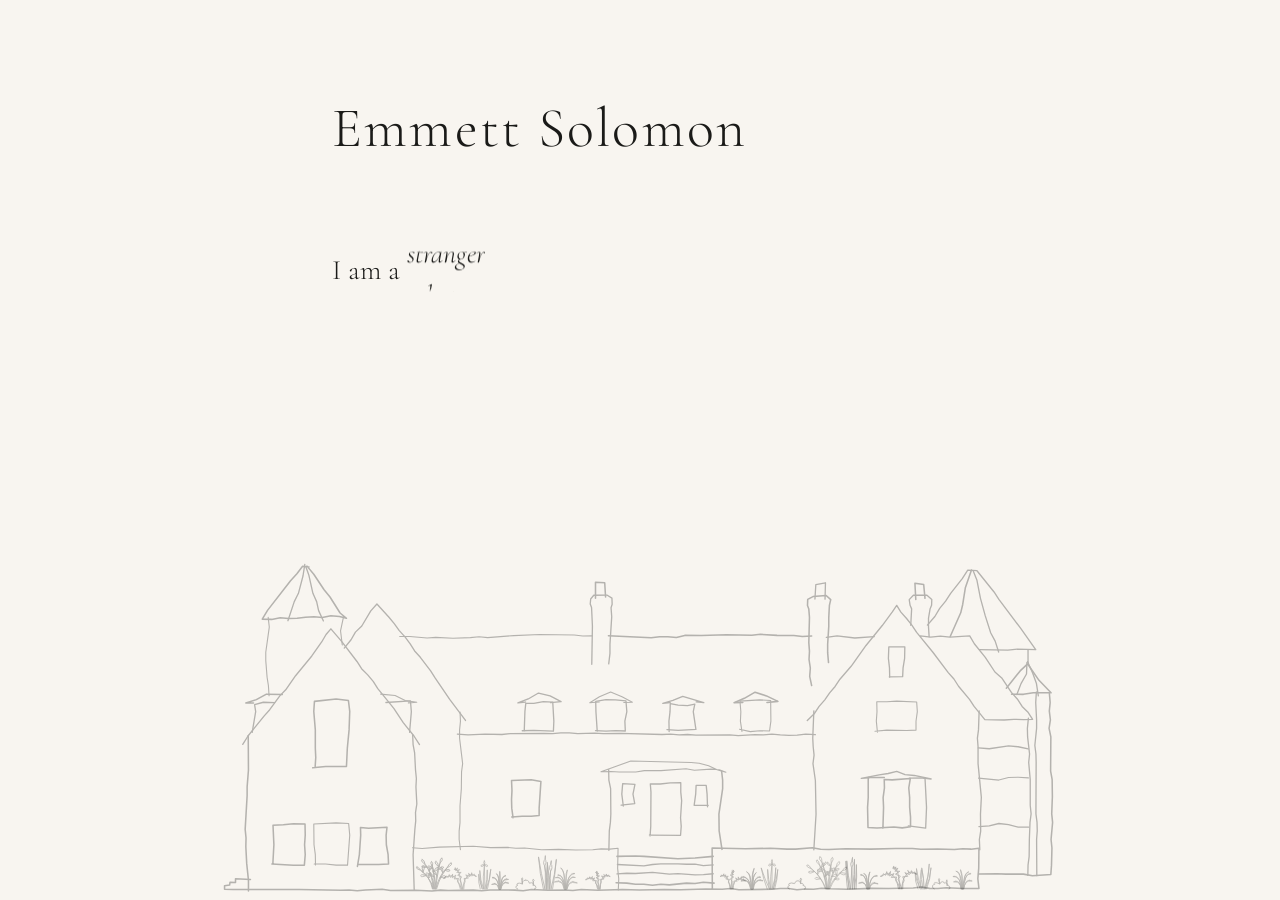
==== commit 4c57a7ba: "Remove the 'Bedford' lettering from the house drawing Co-Authored-By: Claude Opus 5.5 <noreply@anthr" ====
--- a/index.html
+++ b/index.html
@@ -45,21 +45,6 @@
 
     <!-- linework:start — generated by tools/linework.py, do not hand-edit -->
     <div class="linework-bed">
-<svg class="linework-label" viewBox="-0.44 -0.11 5.13 1.24" fill="none" xmlns="http://www.w3.org/2000/svg" role="img" aria-label="Bedford" stroke-linecap="round" stroke-linejoin="round">
-<path class="ln" style="--l:1.02;--d:0.52s;--t:20.63s;--w:0.052" d="M0.02 1.02L0.02 0.97L0.02 0.88L0.01 0.84L0.01 0.79L0 0.71L-0.01 0.58L-0.01 0.53L0 0.49L-0.01 0.45L-0.01 0.4L-0.01 0.36L0 0.27L0 0.23L0 0.14L0 0"/>
-<path class="ln" style="--l:1.33;--d:0.68s;--t:21.04s;--w:0.059" d="M0 0.01L0.05 0.01L0.1 0L0.15 0L0.19 0.01L0.24 0L0.29 0L0.34 0L0.34 0L0.38 0.01L0.42 0.02L0.45 0.05L0.48 0.08L0.5 0.12L0.52 0.22L0.51 0.26L0.51 0.31L0.49 0.35L0.47 0.39L0.41 0.45L0.34 0.47L0.29 0.47L0.15 0.48L0 0.48"/>
-<path class="ln" style="--l:1.48;--d:0.75s;--t:21.59s;--w:0.053" d="M0 0.48L0.1 0.48L0.15 0.48L0.2 0.48L0.38 0.48L0.42 0.49L0.46 0.51L0.53 0.57L0.56 0.61L0.57 0.66L0.58 0.71L0.58 0.77L0.56 0.87L0.53 0.91L0.5 0.95L0.46 0.98L0.42 0.99L0.38 1L0.34 1L0.29 1L0.16 1.01L0.01 1.01"/>
-<path class="ln" style="--l:1.72;--d:0.88s;--t:22.19s;--w:0.054" d="M0.78 0.71L0.88 0.71L0.92 0.7L1 0.69L1.05 0.69L1.09 0.68L1.13 0.68L1.18 0.68L1.22 0.67L1.22 0.65L1.2 0.6L1.18 0.55L1.15 0.51L1.11 0.48L1.07 0.46L1.02 0.45L0.93 0.46L0.89 0.49L0.86 0.53L0.82 0.57L0.8 0.62L0.79 0.68L0.79 0.74L0.82 0.85L0.84 0.9L0.88 0.94L0.92 0.97L0.97 0.99L1.02 0.99L1.07 0.98L1.12 0.96L1.16 0.92"/>
-<path class="ln" style="--l:1.02;--d:0.52s;--t:22.90s;--w:0.058" d="M1.89 0L1.9 0.05L1.9 0.1L1.9 0.31L1.9 0.36L1.91 0.4L1.9 0.45L1.9 0.58L1.89 0.75L1.89 0.79L1.88 0.88L1.89 0.92L1.88 0.97L1.88 1.02"/>
-<path class="ln" style="--l:1.34;--d:0.68s;--t:23.32s;--w:0.050" d="M1.78 0.49L1.73 0.45L1.68 0.44L1.63 0.44L1.58 0.45L1.54 0.47L1.5 0.5L1.46 0.55L1.43 0.59L1.41 0.65L1.39 0.71L1.4 0.78L1.41 0.84L1.44 0.9L1.47 0.95L1.52 0.98L1.57 1.01L1.62 1.02L1.68 1.02L1.73 1L1.78 0.97L1.81 0.93L1.84 0.87L1.87 0.81"/>
-<path class="ln" style="--l:1.17;--d:0.60s;--t:23.86s;--w:0.060" d="M2.15 1.02L2.15 0.88L2.15 0.79L2.15 0.75L2.14 0.71L2.15 0.66L2.15 0.62L2.15 0.49L2.16 0.4L2.16 0.36L2.16 0.32L2.17 0.27L2.17 0.23L2.17 0.23L2.17 0.18L2.18 0.14L2.21 0.07L2.27 0.02L2.29 0.02L2.33 0.02L2.36 0.02L2.39 0.05"/>
-<path class="ln" style="--l:0.37;--d:0.19s;--t:24.34s;--w:0.050" d="M2.02 0.46L2.15 0.44L2.2 0.43L2.24 0.43L2.38 0.44"/>
-<path class="ln" style="--l:1.68;--d:0.86s;--t:24.49s;--w:0.057" d="M2.84 0.42L2.78 0.44L2.73 0.45L2.68 0.48L2.64 0.53L2.59 0.63L2.59 0.69L2.59 0.75L2.59 0.81L2.62 0.86L2.65 0.91L2.69 0.95L2.73 0.98L2.78 0.99L2.88 0.99L2.93 0.97L2.97 0.95L3.04 0.86L3.07 0.75L3.07 0.69L3.06 0.63L3.04 0.58L3.01 0.53L2.98 0.49L2.93 0.46L2.88 0.44L2.82 0.43"/>
-<path class="ln" style="--l:0.59;--d:0.30s;--t:25.18s;--w:0.052" d="M3.29 1.02L3.29 0.97L3.29 0.92L3.29 0.88L3.3 0.75L3.29 0.53L3.29 0.48L3.28 0.43"/>
-<path class="ln" style="--l:0.36;--d:0.19s;--t:25.42s;--w:0.051" d="M3.27 0.61L3.28 0.61L3.28 0.57L3.29 0.53L3.3 0.49L3.32 0.46L3.36 0.44L3.39 0.43L3.46 0.43L3.5 0.44"/>
-<path class="ln" style="--l:1.02;--d:0.52s;--t:25.57s;--w:0.057" d="M4.26 0L4.26 0.05L4.26 0.1L4.25 0.14L4.25 0.18L4.24 0.23L4.24 0.36L4.24 0.4L4.24 0.44L4.24 0.49L4.25 0.53L4.24 0.58L4.25 0.62L4.25 0.75L4.26 0.79L4.24 0.88L4.24 1.02"/>
-<path class="ln" style="--l:1.25;--d:0.64s;--t:25.99s;--w:0.055" d="M4.14 0.48L4.09 0.46L4.04 0.44L3.99 0.44L3.94 0.45L3.9 0.47L3.86 0.51L3.82 0.55L3.8 0.6L3.79 0.66L3.78 0.71L3.78 0.77L3.8 0.83L3.82 0.88L3.85 0.92L3.94 0.99L3.98 1L4.03 1L4.08 0.98L4.13 0.96L4.16 0.92L4.2 0.87L4.23 0.82"/>
-</svg>
 <svg class="linework" viewBox="-1.1 -0.4 40.1 15.6" fill="none" xmlns="http://www.w3.org/2000/svg" aria-hidden="true" stroke-linecap="round" stroke-linejoin="round">
 <path class="ln ln-outlines" style="--l:7.1;--d:0.72s;--t:0.00s;--w:0.07" d="M1.09 14.79L1.09 14.3L1.01 13.53L0.97 12.76L0.98 12.37L0.94 11.98L1.03 10.43L1.03 10.04L1.09 9.27L1.08 7.66"/>
 <path class="ln ln-outlines" style="--l:52.0;--d:5.24s;--t:0.32s;--w:0.07" d="M1.18 14.26L0.5 14.23L0.5 14.4L0.25 14.39L0.23 14.52L0 14.55L0 14.71L0.38 14.72L3.41 14.72L5.3 14.76L5.68 14.74L6.05 14.78L6.43 14.74L7.19 14.71L7.57 14.77L8.7 14.76L9.46 14.79L9.84 14.75L10.22 14.77L11.35 14.75L11.73 14.78L12.11 14.74L13.24 14.75L13.62 14.78L14 14.72L14.76 14.76L15.51 14.74L15.89 14.77L16.27 14.72L17.03 14.76L18.16 14.72L18.92 14.74L20.05 14.72L20.81 14.73L21.95 14.7L22.7 14.71L23.08 14.68L23.46 14.73L24.97 14.71L25.35 14.68L25.73 14.68L26.11 14.73L26.49 14.7L26.87 14.71L27.24 14.66L27.62 14.69L28.38 14.71L29.51 14.67L30.27 14.68L31.41 14.65L31.78 14.61L32.16 14.67L32.54 14.68L32.92 14.64L33.68 14.68L34.41 14.67L34.36 14.23L34.4 13.76L34.41 12.84L34.05 12.88L33.67 12.86L33.29 12.9L32.53 12.87L31.76 12.89L31.38 12.85L30.62 12.85L29.48 12.88L28.33 12.86L27.57 12.9L27.19 12.89L26.81 12.82L26.05 12.88L25.66 12.88L24.9 12.84L23.76 12.86L22.24 12.83L22.25 14.73"/>
--- a/styles.css
+++ b/styles.css
@@ -198,7 +198,7 @@
     align-items: center;
     justify-content: flex-end;
     pointer-events: none;
-    /* stroke and opacity live here so the label and the house are one ink */
+    /* stroke and opacity live here so every line in the bed is one ink */
     stroke: var(--text);
     opacity: 0.3;
 }
@@ -212,13 +212,6 @@
     max-height: 38vh;
 }
 
-/* The place name, written once the house has finished drawing. */
-.linework-label {
-    width: clamp(100px, 13vw, 180px);
-    height: auto;
-    margin-bottom: 0.9rem;
-}
-
 .linework-bed .ln {
     stroke-width: var(--w);
     stroke-dasharray: var(--l);
@@ -340,10 +333,6 @@
     .linework {
         max-height: 24vh;
     }
-    .linework-label {
-        width: clamp(80px, 10vw, 120px);
-        margin-bottom: 0.4rem;
-    }
 }
 
 /* Very short landscape (an older phone on its side) needs one more notch. */
@@ -354,17 +343,10 @@
     .linework {
         max-height: 20vh;
     }
-    .linework-label {
-        margin-bottom: 0.25rem;
-    }
-}
-
-/* Below this there is genuinely no room for a captioned drawing. The house
-   stays as a horizon; the place name steps aside rather than crowd the text. */
+}
+
+/* Below this the house is only a horizon. */
 @media (max-height: 340px) {
-    .linework-label {
-        display: none;
-    }
     .linework {
         max-height: 18vh;
     }
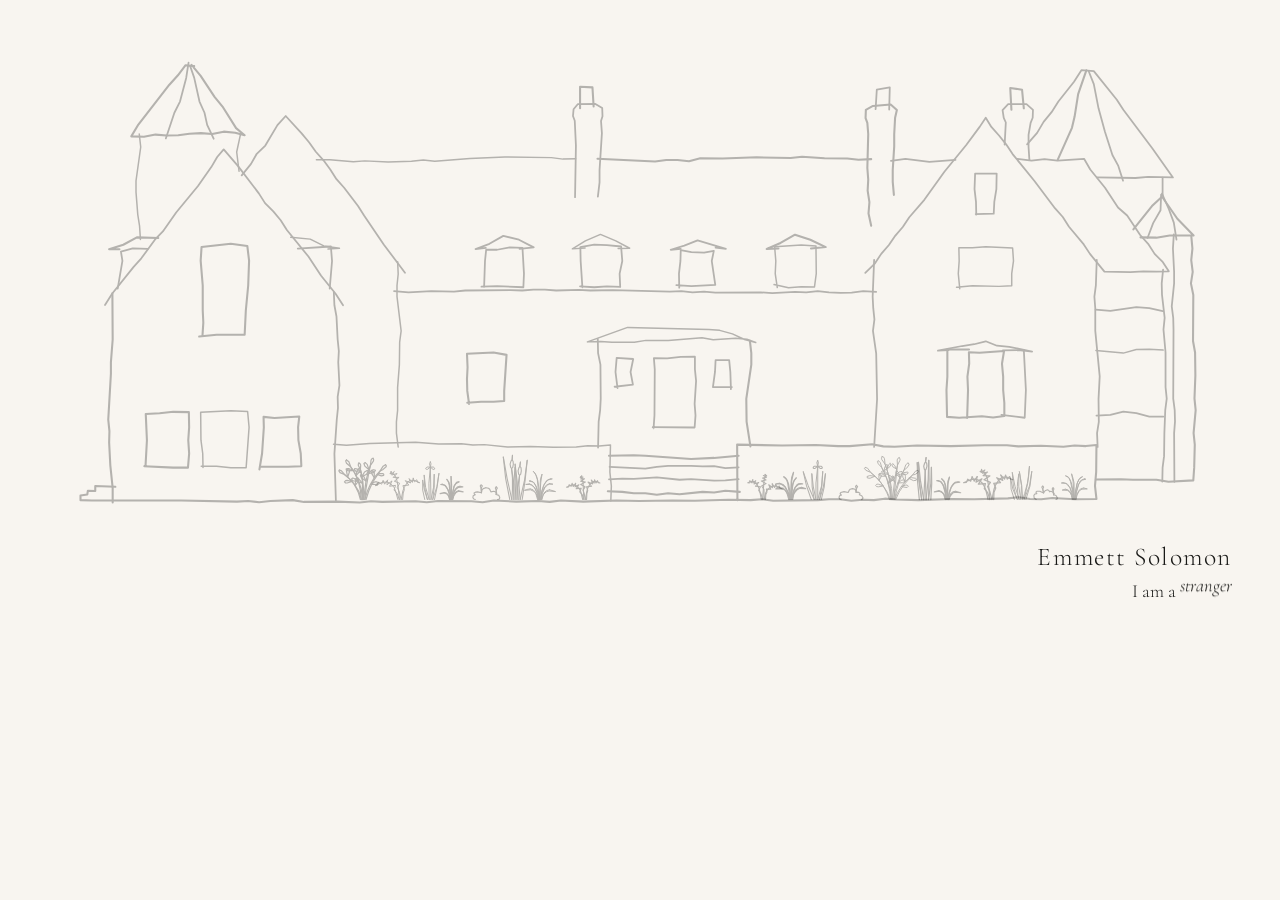
==== commit aa7bea1c: "Put the drawing at the top of the page; name and sentence below it The house is now the main feature" ====
--- a/index.html
+++ b/index.html
@@ -8,41 +8,13 @@
     <link rel="preconnect" href="https://fonts.googleapis.com">
     <link rel="preconnect" href="https://fonts.gstatic.com" crossorigin>
 </head>
-<body>
-
-    <header>
-        <h1>Emmett Solomon</h1>
-    </header>
-
-    <main>
-        <section id="intro">
-            <div class="flow">
-
-                <span class="fragment">
-                    <!-- The ghost is the longest word on the wheel. It is
-                         invisible, but it holds both the width and the
-                         baseline, so nothing moves as the wheel turns.
-                         The words are hoisted into a strip by script.js. -->
-                    I am a <span class="picker" id="picker-who">
-                        <span class="picker-ghost">stranger</span>
-                        <span class="word" data-value="stranger">stranger</span>
-                        <span class="word" data-value="friend">friend</span>
-                        <span class="word" data-value="robot">robot</span>
-                    </span>
-                </span>
-
-                <span class="fragment branch" id="branch-friend">
-                    &nbsp;and I am here for <span class="picker" id="picker-for">
-                        <span class="picker-ghost">Ties</span>
-                        <span class="word" data-value="ties">Ties</span>
-                    </span>
-                </span>
-
-            </div>
-        </section>
-    </main>
-
-
+<body class="home">
+
+    <!-- --aspect is the drawing's width / height, from its viewBox. It sizes
+         the whole column, so the name sits under the drawing's right edge. -->
+    <main style="--aspect: 40.1 / 15.6">
+
+    <div class="stage">
     <!-- linework:start — generated by tools/linework.py, do not hand-edit -->
     <div class="linework-bed">
 <svg class="linework" viewBox="-1.1 -0.4 40.1 15.6" fill="none" xmlns="http://www.w3.org/2000/svg" aria-hidden="true" stroke-linecap="round" stroke-linejoin="round">
@@ -403,6 +375,42 @@
 </svg>
     </div>
     <!-- plants:end -->
+    </div>
+
+    <div class="caption">
+        <header>
+            <h1>Emmett Solomon</h1>
+        </header>
+
+        <section id="intro">
+        <div class="flow">
+
+            <span class="fragment">
+                <!-- The ghost is the longest word on the wheel. It is
+                     invisible, but it holds both the width and the
+                     baseline, so nothing moves as the wheel turns.
+                     The words are hoisted into a strip by script.js. -->
+                I am a <span class="picker" id="picker-who">
+                    <span class="picker-ghost">stranger</span>
+                    <span class="word" data-value="stranger">stranger</span>
+                    <span class="word" data-value="friend">friend</span>
+                    <span class="word" data-value="robot">robot</span>
+                </span>
+            </span>
+
+            <span class="fragment branch" id="branch-friend">
+                &nbsp;and I am here for <span class="picker" id="picker-for">
+                    <span class="picker-ghost">Ties</span>
+                    <span class="word" data-value="ties">Ties</span>
+                </span>
+            </span>
+
+        </div>
+        </section>
+    </div>
+
+    </main>
+
 
     <script src="config.js"></script>
     <script src="script.js"></script>
--- a/styles.css
+++ b/styles.css
@@ -182,21 +182,60 @@
 }
 
 
-/* ─── Linework ────────────────────────────────────── */
-/* The house sits on the bottom edge of the viewport like a horizon, and
-   draws itself once on load. Regenerate the SVG in index.html with:
-   python3 tools/linework.py "<file>.3dm" -o _preview/house.svg           */
-
-.linework-bed {
-    position: fixed;
-    left: 0;
-    right: 0;
-    bottom: 0;
-    z-index: -1;
+/* ─── Home ────────────────────────────────────────── */
+/* The drawing is the page. It sits at the top, as large as the window
+   allows, and the name and the sentence are a caption under its right
+   edge. Everything is one column whose width is the drawing's width:
+   the full window, unless that would make the drawing taller than its
+   share of the screen. --aspect is set on <main> in the page.          */
+
+.home {
+    max-width: none;
+    padding: 0 clamp(1rem, 4vw, 3rem);
+    --drawing-share: 64vh;   /* the most of the screen the drawing may take */
+}
+
+.home main {
+    width: min(100%, 1500px, calc(var(--drawing-share) * var(--aspect)));
+    margin: 0 auto;
+    padding: clamp(1.5rem, 6vh, 4.5rem) 0 2.5rem;
+}
+
+.caption {
     display: flex;
     flex-direction: column;
-    align-items: center;
+    align-items: flex-end;
+    margin-top: clamp(0.75rem, 3vh, 2rem);
+}
+
+.home header {
+    margin-bottom: 0;
+}
+
+.home h1 {
+    font-size: clamp(1.25rem, 1rem + 1vw, 1.6rem);
+    letter-spacing: 0.06em;
+}
+
+.home .flow {
     justify-content: flex-end;
+}
+
+.home .fragment {
+    font-size: 1.15rem;
+}
+
+
+/* ─── Linework ────────────────────────────────────── */
+/* The house draws itself once on load. Regenerate the SVG in index.html
+   with:
+   python3 tools/linework.py "<file>.3dm" -o _preview/house.svg           */
+
+.stage {
+    position: relative;
+}
+
+.linework-bed {
     pointer-events: none;
     /* stroke and opacity live here so every line in the bed is one ink */
     stroke: var(--text);
@@ -204,12 +243,9 @@
 }
 
 .linework {
+    display: block;
     width: 100%;
-    max-width: 1500px;
     height: auto;
-    /* Ceiling as well as a width, or a wide short screen gets a house that
-       eats the page. The SVG centres itself inside whatever box is left. */
-    max-height: 38vh;
 }
 
 .linework-bed .ln {
@@ -240,7 +276,8 @@
    python3 tools/linework.py "<file>.3dm" --only outlines --inject index.html --plants-only */
 
 .plants-bed {
-    z-index: 0;              /* above the page, so a plant can be clicked */
+    position: absolute;      /* a second sheet laid exactly over the house */
+    inset: 0;
     opacity: 1;              /* each plant sets its own strength below */
 }
 
@@ -323,31 +360,10 @@
     }
 }
 
-/* Short viewports (a phone turned sideways) have no room for both a
-   full-height header and a 38vh house — the text lands on the roof. */
-@media (max-height: 560px) {
-    body {
-        padding-top: 3rem;
-        padding-bottom: 4rem;
-    }
-    .linework {
-        max-height: 24vh;
-    }
-}
-
-/* Very short landscape (an older phone on its side) needs one more notch. */
+/* A short window (a phone turned sideways) gives the drawing a smaller
+   share, so the name and the sentence still fit under it. */
 @media (max-height: 430px) {
-    body {
-        padding-top: 2rem;
-    }
-    .linework {
-        max-height: 20vh;
-    }
-}
-
-/* Below this the house is only a horizon. */
-@media (max-height: 340px) {
-    .linework {
-        max-height: 18vh;
-    }
-}
+    .home {
+        --drawing-share: 52vh;
+    }
+}
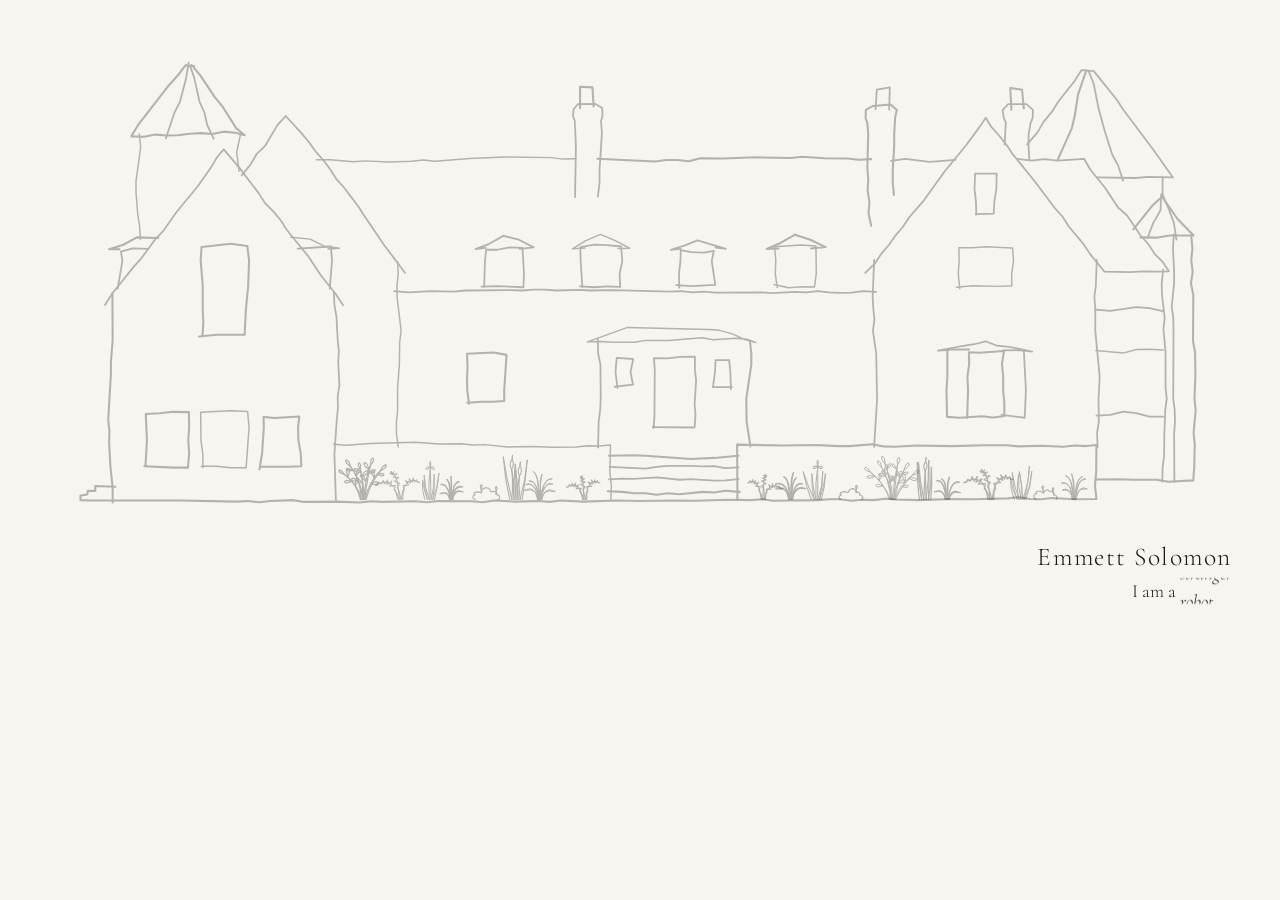
==== commit f4e91a93: "Add the sage E favicon to every page Cut from Cormorant Garamond Medium on the site's accent green, " ====
--- a/index.html
+++ b/index.html
@@ -4,6 +4,9 @@
     <meta charset="UTF-8">
     <meta name="viewport" content="width=device-width, initial-scale=1.0">
     <title>Emmett Solomon</title>
+    <link rel="icon" href="/favicon.ico" sizes="32x32">
+    <link rel="icon" href="/favicon.svg" type="image/svg+xml">
+    <link rel="apple-touch-icon" href="/apple-touch-icon.png">
     <link rel="stylesheet" href="styles.css">
     <link rel="preconnect" href="https://fonts.googleapis.com">
     <link rel="preconnect" href="https://fonts.gstatic.com" crossorigin>
--- a/styles.css
+++ b/styles.css
@@ -305,20 +305,26 @@
 }
 
 /* The click target is a plain rectangle around each plant, and a taller one
-   for fingers, since on a phone a plant is only a few pixels high. */
+   for fingers, since on a phone a plant is only a few pixels high.
+   It is switched off until the plant starts to grow: plants.js adds .live
+   to a plant when its first stroke begins. */
 .plants-bed .hit {
-    pointer-events: all;
+    pointer-events: none;
     cursor: pointer;
     stroke: none;
     -webkit-tap-highlight-color: transparent;
 }
 
-.plants-bed .hit-touch {
+.plants-bed .plant.live .hit {
+    pointer-events: all;
+}
+
+.plants-bed .plant.live .hit-touch {
     pointer-events: none;
 }
 
 @media (pointer: coarse) {
-    .plants-bed .hit-touch {
+    .plants-bed .plant.live .hit-touch {
         pointer-events: all;
     }
 }
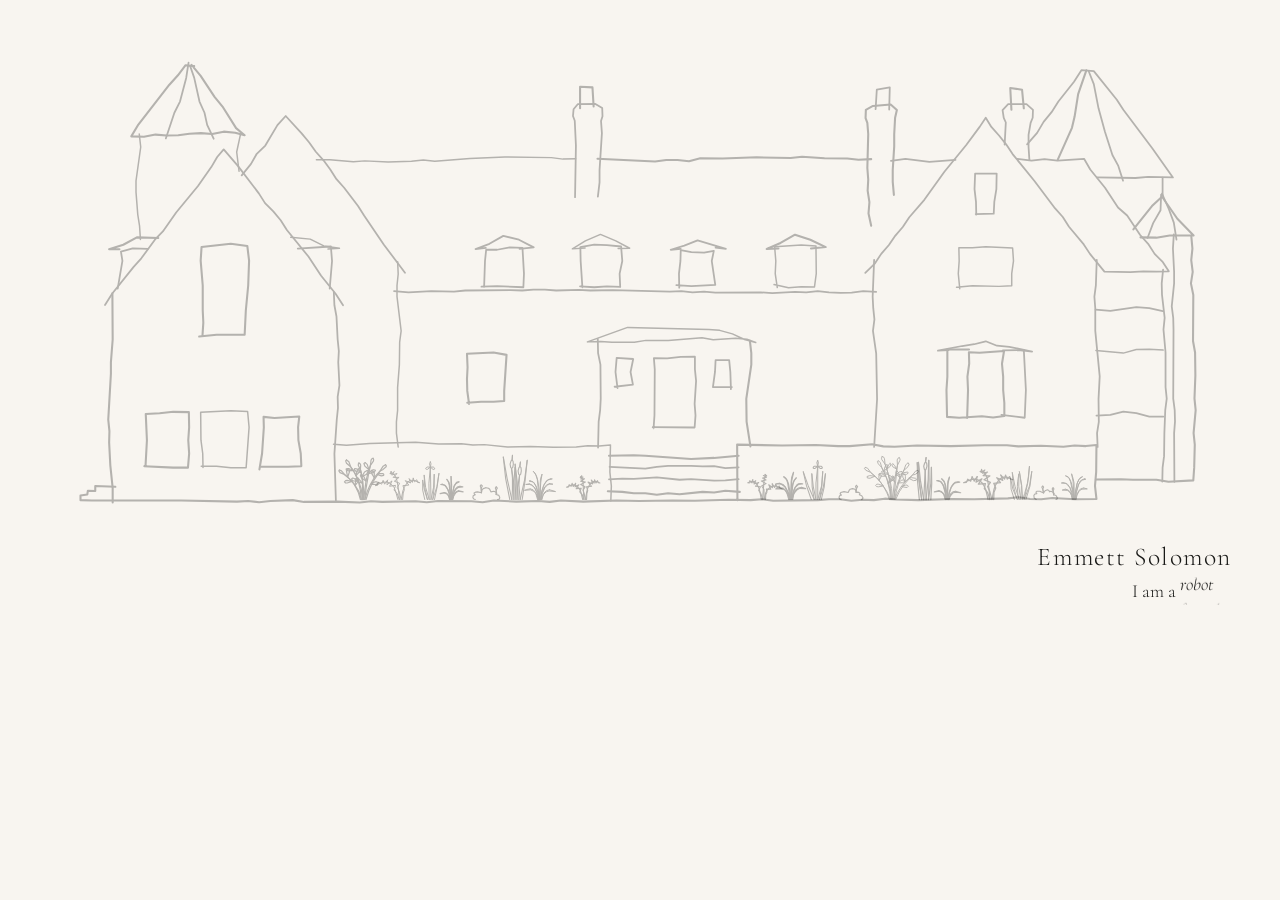
==== commit 23013752: "Version the favicon links so Safari fetches the new icon Safari had saved its placeholder for emmett" ====
--- a/index.html
+++ b/index.html
@@ -4,9 +4,9 @@
     <meta charset="UTF-8">
     <meta name="viewport" content="width=device-width, initial-scale=1.0">
     <title>Emmett Solomon</title>
-    <link rel="icon" href="/favicon.ico" sizes="32x32">
-    <link rel="icon" href="/favicon.svg" type="image/svg+xml">
-    <link rel="apple-touch-icon" href="/apple-touch-icon.png">
+    <link rel="icon" href="/favicon.ico?v=2" sizes="32x32">
+    <link rel="icon" href="/favicon.svg?v=2" type="image/svg+xml">
+    <link rel="apple-touch-icon" href="/apple-touch-icon.png?v=2">
     <link rel="stylesheet" href="styles.css">
     <link rel="preconnect" href="https://fonts.googleapis.com">
     <link rel="preconnect" href="https://fonts.gstatic.com" crossorigin>
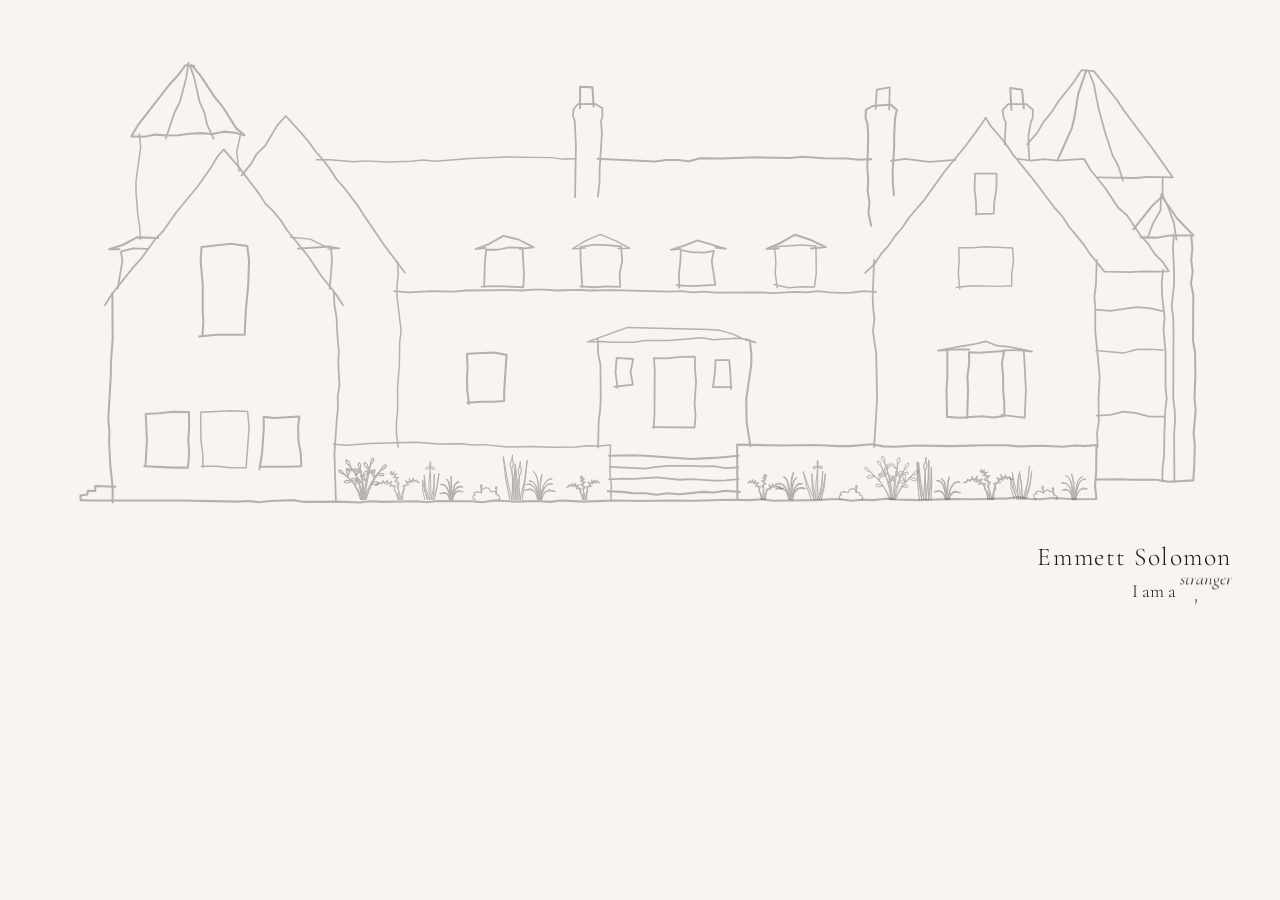
==== commit 1138198f: "Revert "Version the favicon links so Safari fetches the new icon" This reverts commit 2301375. The n" ====
--- a/index.html
+++ b/index.html
@@ -4,9 +4,9 @@
     <meta charset="UTF-8">
     <meta name="viewport" content="width=device-width, initial-scale=1.0">
     <title>Emmett Solomon</title>
-    <link rel="icon" href="/favicon.ico?v=2" sizes="32x32">
-    <link rel="icon" href="/favicon.svg?v=2" type="image/svg+xml">
-    <link rel="apple-touch-icon" href="/apple-touch-icon.png?v=2">
+    <link rel="icon" href="/favicon.ico" sizes="32x32">
+    <link rel="icon" href="/favicon.svg" type="image/svg+xml">
+    <link rel="apple-touch-icon" href="/apple-touch-icon.png">
     <link rel="stylesheet" href="styles.css">
     <link rel="preconnect" href="https://fonts.googleapis.com">
     <link rel="preconnect" href="https://fonts.gstatic.com" crossorigin>
